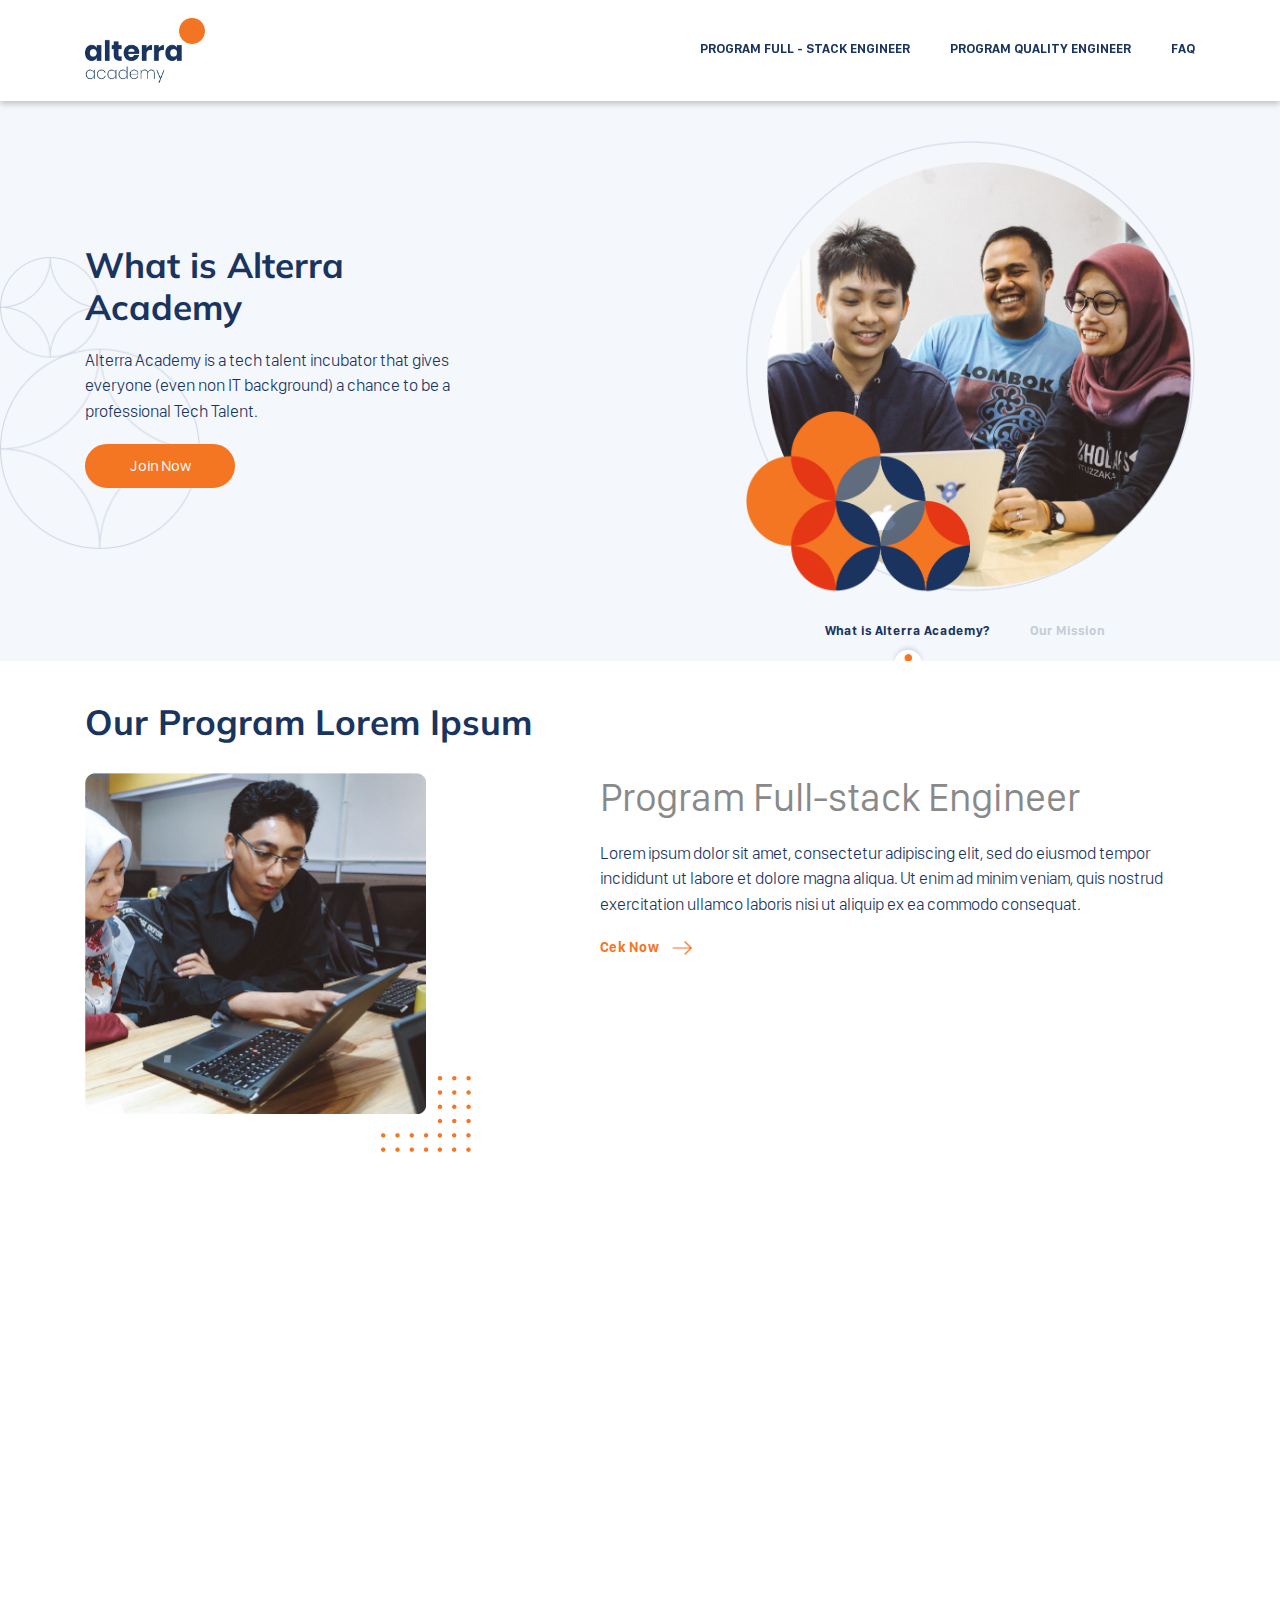
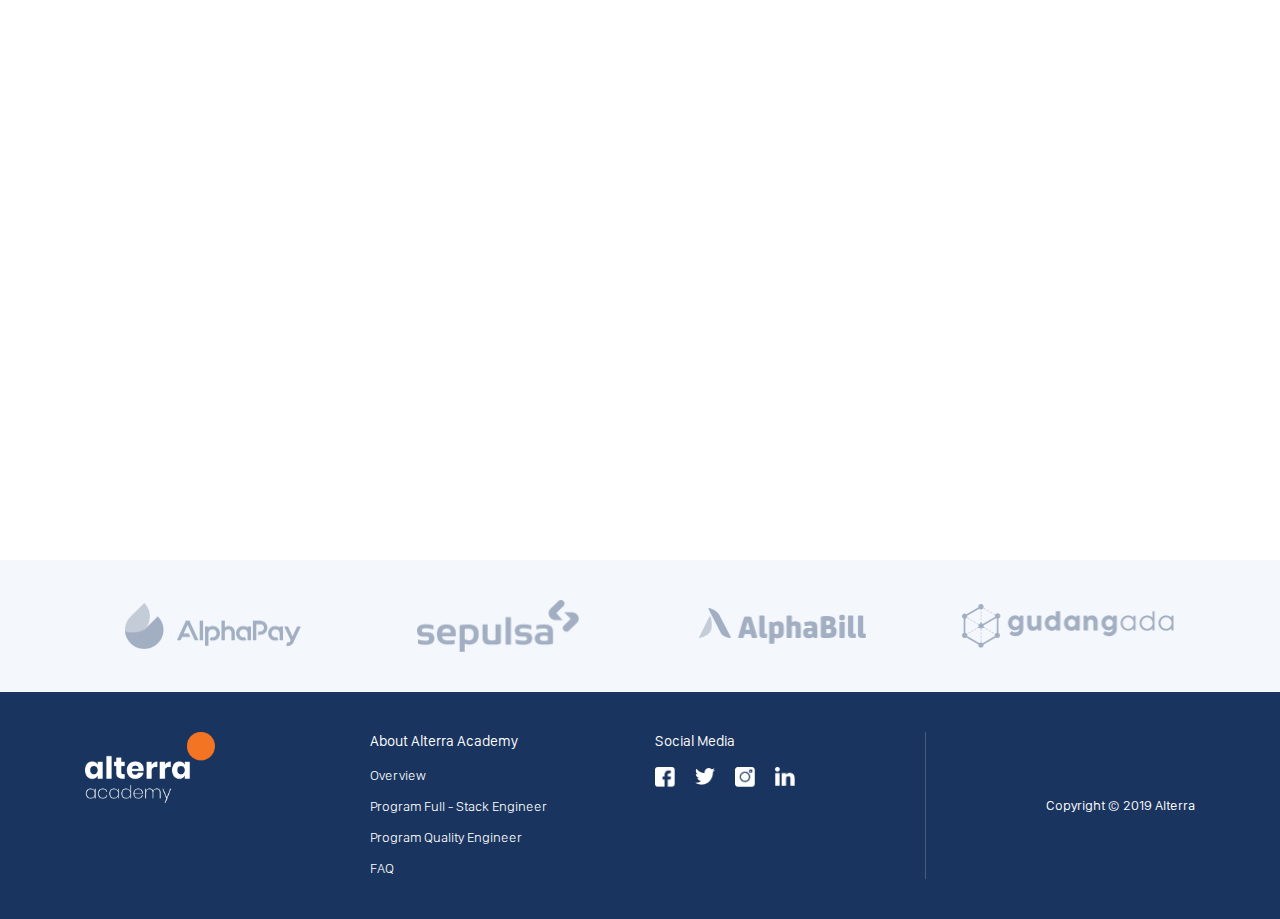
==== index.html @ a45a3d1f "alta academy" ====
<!DOCTYPE html>
<html lang="en">
    <head>
        <meta charset="utf-8">
        <meta http-equiv="X-UA-Compatible" content="IE=edge">
        <meta name="author" content="winda@alterra.id">
        <title>Alterra Academy</title>
        <link rel="icon" href="https://www.alterra.id/wp-content/themes/alterra/assets/img/favicon.ico">
        <meta name="viewport" content="width=device-width, initial-scale=1">
        <link rel="stylesheet" type="text/css" media="screen" href="assets/css/bootstrap.min.css">
        <!-- transisi -->
        <link rel="stylesheet" href="https://cdnjs.cloudflare.com/ajax/libs/animate.css/3.7.0/animate.min.css">
        <!-- end transisi -->
        <link rel="stylesheet" type="text/css" media="screen" href="assets/css/main.css">
    </head>
    <body>
        <div id="app">
            <div class="app-container" id="qe_app_container">
                <div class="alta-page" id="qe_alta_page">
                    <!-- navbar -->
                    <div class="alta-navbar">
                        <div class="container">
                            <nav class="navbar alta-w-navbar">
                                <div class="alta-nav-left">
                                    <a href="index.html" class="nav-logo"><img src="assets/img/logo@2x.png" width="120"></a>
                                </div>
                                <div class="alta-nav-right clearfix">
                                    <ul class="nav-list list-unstyled clearfix">
                                        <li><a href="program_se.html">PROGRAM FULL - STACK ENGINEER</a></li>
                                        <li><a href="program_qe.html">PROGRAM QUALITY ENGINEER</a></li>
                                        <li><a href="faq.html">FAQ</a></li>
                                    </ul>
                                    <a href="" class="icon-menu pull-right" data-menu-open="navbar-menu">
                                        <img src="assets/img/icon-menu.png" width="25">
                                    </a>
                                </div>
                            </nav>
                            <div class="alta-nav-target" data-menu="navbar-menu">
                                <div class="alta-m-navbar">
                                    <div class="nav-lc">
                                        <div class="logo-white">
                                            <a href=""><img src="assets/img/logo-white@2x.png" alt="" height="35"></a>
                                        </div>
                                        <div class="nav-close clearfix">
                                            <a href="#" class="close-menu float-right">
                                                <img src="assets/img/icon-close.png" height="22">
                                            </a>
                                        </div>
                                    </div>
                                    <div class="nav-content">
                                        <ul class="nav-list list-unstyled clearfix">
                                            <li><a href="program_se.html">PROGRAM FULL - STACK ENGINEER</a></li>
                                            <li><a href="program_qe.html">PROGRAM QUALITY ENGINEER</a></li>
                                            <li><a href="faq.html">FAQ</a></li>
                                        </ul>
                                    </div>
                                </div>
                            </div>
                        </div>
                    </div>
                    <!-- end navbar -->
                    <!-- about -->
                    <div class="alta-about alta-bg alta-section animatable slideInDown">
                        <div class="container">
                            <div class="alta-wizard clearfix">
                                <div class="tab-content" id="pills-tabContent">
                                    <div class="tab-pane fade show active" id="pills-home" role="tabpanel" aria-labelledby="pills-home-tab">
                                        <div class="alta-col-wizard clearfix">
                                            <div class="alta-img-left d-md-flex align-items-md-center">
                                                <div class="content--img">
                                                    <img src="assets/img/alta-academy.png" alt="">
                                                </div>
                                            </div>
                                            <div class="alta-deskrip-right d-md-flex align-items-md-center">
                                                <div class="deskrip--content">
                                                    <h1 class="title-section">What is Alterra Academy</h1>
                                                    <p class="deskrip-paragraph">Alterra Academy is a tech talent incubator that gives everyone (even non IT background) 
                                                        a chance to be a professional Tech Talent.
                                                    </p>
                                                    <a href="mailto:academy@alphatech.id" class="btn btn-primary">Join Now</a>
                                                </div>
                                            </div>
                                        </div>
                                    </div>
                                    <div class="tab-pane fade" id="pills-profile" role="tabpanel" aria-labelledby="pills-profile-tab">
                                        <div class="alta-col-wizard clearfix">
                                            <div class="alta-img-left d-md-flex align-items-md-center">
                                                <div class="content--img">
                                                    <img src="assets/img/alta-mission.png" alt="">
                                                </div>
                                            </div>
                                            <div class="alta-deskrip-right d-md-flex align-items-md-center">
                                                <div class="deskrip--content">
                                                    <h1 class="title-section">What is our Mission</h1>
                                                    <p class="deskrip-paragraph">We want to improve capability Tech Talent in Indonesia.</p>
                                                    <a href="" class="btn btn-primary">Join Now</a>
                                                </div>
                                            </div>
                                        </div>
                                    </div>
                                </div>
                                <ul class="nav nav-pills" id="pills-tab" role="tablist">
                                    <li class="nav-item">
                                        <a class="active" id="pills-home-tab" data-toggle="pill" href="#pills-home" role="tab"
                                            aria-controls="pills-home" aria-selected="true">What is Alterra Academy?</a>
                                    </li>
                                    <li class="nav-item">
                                        <a class="" id="pills-profile-tab" data-toggle="pill" href="#pills-profile" role="tab"
                                            aria-controls="pills-profile" aria-selected="false">Our Mission</a>
                                    </li>
                                </ul>
                            </div>
                        </div>
                    </div>
                    <!-- end about -->
                    <!-- program -->
                    <div class="alta-program alta-section">
                        <div class="container">
                            <div class="animatable fadeInLeft">
                                <h1 class="title-section">Our Program Lorem Ipsum</h1>
                                <div class="alta-content-program clearfix">
                                    <div class="alta-content-img d-md-flex align-items-md-start">
                                        <div class="content--img">
                                            <img src="assets/img/alta-se.png" alt="">
                                        </div>
                                    </div>
                                    <div class="alta-content-deskrip d-md-flex align-items-md-start">
                                        <div class="deskrip--content">
                                            <h1>Program Full-stack Engineer</h1>
                                            <p class="deskrip-paragraph">
                                                Lorem ipsum dolor sit amet, consectetur adipiscing elit, sed do eiusmod tempor incididunt ut labore et dolore magna aliqua. Ut enim ad minim veniam, quis nostrud exercitation ullamco laboris nisi ut aliquip ex ea commodo consequat.
                                            </p>
                                            <a href="program_se.html" class="link-arrow">Cek Now <img src="assets/img/link-arrow@2x.png" alt=""></a>
                                        </div>
                                    </div>
                                </div>
                            </div>
                            <div class="animatable fadeInRight">
                                <div class="alta-content-program alta-program-right clearfix">
                                    <div class="alta-content-img d-md-flex align-items-md-center">
                                        <div class="content--img">
                                            <img src="assets/img/alta-qe.png" alt="">
                                        </div>
                                    </div>
                                    <div class="alta-content-deskrip d-md-flex align-items-md-center">
                                        <div class="deskrip--content">
                                            <h1>Program Quality Engineer</h1>
                                            <p class="deskrip-paragraph">
                                                Lorem ipsum dolor sit amet, consectetur adipiscing elit, sed do eiusmod tempor incididunt ut labore et dolore magna aliqua. Ut enim ad minim veniam, quis nostrud exercitation ullamco laboris nisi ut aliquip ex ea commodo consequat.
                                            </p>
                                            <a href="program_qe.html" class="link-arrow">Cek Now <img src="assets/img/link-arrow@2x.png" alt=""></a>
                                        </div>
                                    </div>
                                </div>
                            </div>
                        </div>
                    </div>
                    <!-- end program -->
                    <!-- benefit -->
                    <div class="alta-benefit alta-section animatable bounceIn">
                        <div class="container">
                            <h1 class="title-section">Benefit That You Will Get</h1>
                            <div class="list-benefit clearfix">
                                <div class="col-benefit">
                                    <div class="item d-flex align-items-center">
                                        <div class="item-middle">
                                            <div class="img-item">
                                                <img src="assets/img/benefit1@2x.png" alt="" width="77">
                                            </div>
                                            <h5>Learn awesome tech</h5>
                                            <p>You will learn about many technology, programming languages back-end apps, microservice concept, build
                                                client-site apps,
                                                software testing and deploy your apps. Sweet!</p>
                                        </div>
                                    </div>
                                </div>
                                <div class="col-benefit">
                                    <div class="item d-flex align-items-center">
                                        <div class="item-middle">
                                            <div class="img-item">
                                                <img src="assets/img/benefit2@2x.png" alt="" width="77">
                                            </div>
                                            <h5>Land new job</h5>
                                            <p>You will get chance to be part of our reliable tech team as Software Engineer, Quality Engineer. Interested
                                                in other
                                                position, don’t worry, we have plenty of openings!</p>
                                        </div>
                                    </div>
                                </div>
                                <div class="col-benefit">
                                    <div class="item d-flex align-items-center">
                                        <div class="item-middle">
                                            <div class="img-item">
                                                <img src="assets/img/benefit3@2x.png" alt="" width="77">
                                            </div>
                                            <h5>Get paid to learn</h5>
                                            <p>Yes you read that right, no registration fee required to enter this program. Even better, you will receive
                                                pocket money
                                                just for participating. Cool, right?</p>
                                        </div>
                                    </div>
                                </div>
                            </div>
                        </div>
                    </div>
                    <!-- end benefit -->
                    <!-- bisnis -->
                    <div class="alta-bisnis alta-bg alta-section">
                        <div class="container">
                            <div class="row">
                                <div class="col-md-3 col-6">
                                    <div class="bisnis-table">
                                        <a href="" class="bisnis-img">
                                            <img src="assets/img/bisnis-alphapay@2x.png" alt="" width="176">
                                        </a>
                                    </div>
                                </div>
                                <div class="col-md-3 col-6">
                                    <div class="bisnis-table">
                                        <a href="" class="bisnis-img">
                                            <img src="assets/img/bisnis-sepulsa@2x.png" alt="" width="162">
                                        </a>
                                    </div>
                                </div>
                                <div class="col-md-3 col-6">
                                    <div class="bisnis-table">
                                        <a href="" class="bisnis-img">
                                            <img src="assets/img/bisnis-alphabill@2x.png" alt="" width="167">
                                        </a>
                                    </div>
                                </div>
                                <div class="col-md-3 col-6">
                                    <div class="bisnis-table">
                                        <a href="" class="bisnis-img">
                                            <img src="assets/img/bisnis-gada@2x.png" alt="" width="212">
                                        </a>
                                    </div>
                                </div>
                            </div>
                        </div>
                    </div>
                    <!-- end bisnis -->
                </div>
                <!-- footer -->
                <footer class="alta-footer">
                    <div class="container">
                        <div class="row">
                            <div class="col-md-9">
                                <div class="row">
                                    <div class="col-md-4">
                                        <a href="" class="alta-logo">
                                            <img src="assets/img/logo-white@2x.png" alt="" width="130">
                                        </a>
                                    </div>
                                    <div class="col-md-4 ">
                                        <h5 class="title-list">About Alterra Academy</h5>
                                        <ul class="list-footer list-unstyled clearfix">
                                            <li><a href="index.html">Overview</a></li>
                                            <li><a href="program_se.html">Program Full - Stack Engineer</a></li>
                                            <li><a href="program_qe.html">Program Quality Engineer</a></li>
                                            <li><a href="faq.html">FAQ</a></li>
                                        </ul>
                                    </div>
                                    <div class="col-md-4 ">
                                        <h5 class="title-list">Social Media</h5>
                                        <ul class="list-sosmed list-unstyled clearfix">
                                            <li><a href="" class="ic-fb"><img src="assets/img/ic_fb@2x.png" alt=""></a></li>
                                            <li><a href="" class="ic-twitter"><img src="assets/img/ic_twitter@2x.png" alt=""></a></li>
                                            <li><a href="" class="ic-ig"><img src="assets/img/ic_ig@2x.png" alt=""></a></li>
                                            <li><a href="" class="ic-linked"><img src="assets/img/ic_linked@2x.png" alt=""></a></li>
                                        </ul>
                                    </div>
                                </div>
                            </div>
                            <div class="col-md-3">
                                <div class="el-copyright d-md-flex align-items-md-center h-100">
                                    <span>Copyright &copy; 2019 Alterra</span>
                                </div>
                            </div>
                        </div>
                    </div>
                </footer>
                <!-- end footer -->
            </div>
        </div>
        <script src="assets/js/jquery-3.3.1.min.js"></script>
        <script src="assets/js/bootstrap.min.js"></script>
        <script src="assets/js/main.js"></script>
    </body
---- assets/css/main.css ----
/* FONT */
@import url('https://fonts.googleapis.com/css?family=Poppins:400,700,900');
@import url('https://fonts.googleapis.com/css?family=Roboto:300,400,500,700');
@import url('https://fonts.googleapis.com/css?family=Work+Sans:300,400,500,600,700');
@import url('https://fonts.googleapis.com/css?family=Merriweather:400,700,900');
@import url('https://fonts.googleapis.com/css?family=Muli:300,400,600,700,800');
@font-face {
  font-family: 'SFCompactDisplay-Bold';
  font-weight: 700;
  src: url("../fonts/SFCompactDisplay-Bold.ttf") format("truetype");
}
@font-face {
  font-family: 'SFCompactDisplay-Light';
  font-weight: 300;
  src: url("../fonts/SFCompactDisplay-Light.ttf") format("truetype");
}
@font-face {
  font-family: 'SFCompactDisplay-Regular';
  font-weight: normal;
  src: url("../fonts/SFCompactDisplay-Regular.ttf") format("truetype");
}
@font-face {
  font-family: 'SFCompactDisplay-Semibold';
  font-weight: 600;
  src: url("../fonts/SFCompactDisplay-Semibold.ttf") format("truetype");
}
@font-face {
  font-family: 'SFCompactDisplay-Medium';
  font-weight: 500;
  src: url("../fonts/SFCompactDisplay-Medium.ttf") format("truetype");
}
/* END FONT */
body {
  font-family: 'SFCompactDisplay-Regular', sans-serif;
  font-size: 14px;
  color: #19345E;
  width: 100%;
  height: 100%;
  position: relative;
  overflow-x: hidden;
}
#app,
.app-container {
  height: 100%;
}
.overflow {
  overflow: hidden;
  height: 100%;
  width: 100%;
  margin: 0 !important;
}
.alta-page {
  position: relative;
  padding-top: 101px;
}
a {
  text-decoration: none;
  color: #19345E;
}
a:hover,
a:focus {
  text-decoration: none;
  outline: none;
}
.transition {
  -webkit-transition: all 0.5s ease;
  -moz-transition: all 0.5s ease;
  -o-transition: all 0.5s ease;
  transition: all 0.5s ease;
}
/*GLOBAL*/
.link-arrow {
  font-family: 'SFCompactDisplay-Bold';
  font-weight: 700;
  color: #F47522;
  display: table;
}
.link-arrow img {
  width: 20px;
  margin-left: 10px;
  -webkit-transition: all 0.5s ease;
  -moz-transition: all 0.5s ease;
  -o-transition: all 0.5s ease;
  transition: all 0.5s ease;
}
.link-arrow:hover {
  color: #F47522;
}
.link-arrow:hover img {
  margin-left: 15px;
  width: 23px;
}
.btn {
  width: 150px;
  text-align: center;
  display: table;
  padding: 8px 35px;
  font-size: 16px;
  font-family: 'SFCompactDisplay-Regular', sans-serif;
  color: #ffffff;
  border-radius: 25px;
  transition: all 0.5s ease;
  cursor: pointer;
}
.btn.btn-primary {
  background-color: #F47522;
  border: 2px solid #F47522;
}
.btn:hover {
  background-color: #FFFFFF;
  color: #F47522;
}
.btn:focus {
  outline: none;
  box-shadow: none;
}
.alta-section {
  position: relative;
  padding: 40px 0;
}
.alta-section.alta-bg {
  background-color: #F4F7FC;
}
.alta-section .title-section {
  font-family: 'Muli', sans-serif;
  font-weight: 700;
  font-size: 35px;
  margin-bottom: 30px;
  color: #19345E;
}
.alta-section .deskrip-paragraph {
  font-size: 17px;
  margin: 20px 0;
  line-height: 1.5em;
  font-family: 'SFCompactDisplay-Light', sans-serif;
  font-weight: 300;
}
@media (max-width: 767px) {
  .alta-section .title-section {
    text-align: center;
  }
}
/*END GLOBAL*/
/*NAVBAR*/
.alta-navbar {
  position: fixed;
  top: 0;
  right: 0;
  left: 0;
  z-index: 99;
  background-color: #FFFFFF;
  -webkit-box-shadow: 0px 3px 6px 0px #c1c3c7;
  -moz-box-shadow: 0px 3px 6px 0px #c1c3c7;
  box-shadow: 0px 3px 6px 0px #c1c3c7;
}
.alta-navbar .alta-w-navbar {
  display: table;
  width: 100%;
  padding: 18px 0;
  position: relative;
}
.alta-navbar .alta-w-navbar .alta-nav-left,
.alta-navbar .alta-w-navbar .alta-nav-right {
  display: table-cell;
  vertical-align: middle;
  height: 100%;
}
.alta-navbar .alta-w-navbar .alta-nav-right .nav-list {
  margin: 0;
  float: right;
}
.alta-navbar .alta-w-navbar .alta-nav-right .nav-list li {
  float: left;
  margin-left: 40px;
}
.alta-navbar .alta-w-navbar .alta-nav-right .nav-list li:first-child {
  margin-left: 0;
}
.alta-navbar .alta-w-navbar .alta-nav-right .nav-list li a {
  color: #19345E;
  display: block;
  font-size: 13px;
  position: relative;
  transition: all 0.4s ease-in-out;
  font-family: 'SFCompactDisplay-Bold';
  font-weight: 700;
}
.alta-navbar .alta-w-navbar .alta-nav-right .nav-list li a:after {
  display: block;
  width: 0;
  border-bottom: 1px solid #F47522;
  content: "";
  margin: 0 auto;
  margin-top: 3px;
  transition: all 0.4s ease-in-out;
}
.alta-navbar .alta-w-navbar .alta-nav-right .nav-list li a:hover {
  color: #F47522;
}
.alta-navbar .alta-w-navbar .alta-nav-right .nav-list li a:hover:after {
  width: 100%;
}
.alta-navbar .alta-w-navbar .alta-nav-right .nav-list li.active a {
  color: #F47522;
}
.alta-navbar .alta-w-navbar .alta-nav-right .nav-list li.active a:after {
  width: 100%;
}
.alta-navbar .alta-w-navbar .alta-nav-right .icon-menu {
  display: none;
}
.alta-navbar .alta-nav-target {
  position: fixed;
  top: 0;
  left: 0;
  right: 0;
  bottom: 0;
  background: #19345E;
  z-index: 999;
  overflow-y: scroll;
  -webkit-overflow-scrolling: touch;
  visibility: hidden;
  opacity: 0;
  transition: all 0.5s ease;
}
.alta-navbar .alta-nav-target.open {
  visibility: visible;
  opacity: 1;
}
.alta-navbar .alta-nav-target .alta-m-navbar {
  display: table;
  width: 100%;
  height: 100%;
  overflow: auto;
  padding: 15px;
  padding-top: 65px;
  background-color: #204279;
}
.alta-navbar .alta-nav-target .alta-m-navbar .nav-lc {
  position: absolute;
  top: 0;
  right: 0;
  left: 0;
  padding: 0 15px;
  width: 100%;
  z-index: 9999;
  display: table;
  height: 65px;
  background-color: #19345E;
  border-bottom: 1px solid #2b58a1;
}
.alta-navbar .alta-nav-target .alta-m-navbar .nav-lc .logo-white,
.alta-navbar .alta-nav-target .alta-m-navbar .nav-lc .nav-close {
  display: table-cell;
  vertical-align: middle;
}
.alta-navbar .alta-nav-target .alta-m-navbar .nav-list {
  margin-bottom: 0;
  margin-top: 30px;
  text-align: center;
}
.alta-navbar .alta-nav-target .alta-m-navbar .nav-list li a {
  color: #FFFFFF;
  display: block;
  font-size: 15px;
  padding: 15px 0;
  border-bottom: 1px solid #2b58a1;
}
@media (max-width: 767px) {
  .alta-navbar .alta-w-navbar .alta-nav-right .nav-list {
    display: none;
  }
  .alta-navbar .alta-w-navbar .alta-nav-right .icon-menu {
    display: block;
    float: right;
  }
}
/*END NAVBAR*/
/*ABOUT*/
.alta-about {
  padding-bottom: 20px;
  position: relative;
  z-index: 2;
}
.alta-about:before {
  content: "";
  position: absolute;
  width: 200px;
  height: 292px;
  background-image: url(../img/ornament-header@2x.png);
  background-size: 200px;
  bottom: 20%;
  left: 0;
  z-index: -1;
}
.alta-about .alta-wizard .nav-pills {
  float: right;
  margin-top: 30px;
  margin-right: 80px;
}
.alta-about .alta-wizard .nav-pills li {
  margin-left: 20px;
}
.alta-about .alta-wizard .nav-pills li a {
  display: block;
  font-family: 'SFCompactDisplay-Bold';
  font-weight: 700;
  font-size: 13px;
  padding: 0 10px;
  position: relative;
  color: #C6CCD6;
  -webkit-transition: all 0.5s ease;
  -moz-transition: all 0.5s ease;
  -o-transition: all 0.5s ease;
  transition: all 0.5s ease;
}
.alta-about .alta-wizard .nav-pills li a:hover {
  color: #19345E;
}
.alta-about .alta-wizard .nav-pills li a.active {
  color: #19345E;
}
.alta-about .alta-wizard .nav-pills li a.active:before {
  width: 40px;
  height: 20px;
  position: absolute;
  content: "";
  bottom: -20px;
  background-image: url(../img/ic-dot@2x.png);
  background-repeat: no-repeat;
  background-size: 40px;
  left: 0;
  right: 0;
  margin: auto;
}
.alta-about .alta-wizard .alta-img-left {
  float: right;
  width: 50%;
  height: 450px;
}
.alta-about .alta-wizard .alta-img-left .content--img {
  text-align: right;
  display: block;
  width: 100%;
}
.alta-about .alta-wizard .alta-img-left .content--img img {
  max-width: 450px;
  width: 100%;
}
.alta-about .alta-wizard .alta-deskrip-right {
  float: left;
  width: 50%;
  height: 450px;
}
.alta-about .alta-wizard .alta-deskrip-right .deskrip--content h1.title-section {
  max-width: 347px;
  width: 100%;
  margin-bottom: 0;
}
.alta-about .alta-wizard .alta-deskrip-right .deskrip--content p {
  max-width: 400px;
  width: 100%;
}
@media (max-width: 767px) {
  .alta-about {
    padding-bottom: 60px;
  }
  .alta-about:before {
    opacity: 0.5;
  }
  .alta-about .alta-wizard .nav-pills {
    position: absolute;
    bottom: 20px;
    margin-top: 0;
    right: 20px;
    margin-right: 0;
  }
  .alta-about .alta-wizard .alta-img-left,
  .alta-about .alta-wizard .alta-deskrip-right {
    width: 100%;
    float: none;
  }
  .alta-about .alta-wizard .alta-img-left {
    height: auto;
  }
  .alta-about .alta-wizard .alta-img-left .content--img {
    text-align: center;
  }
  .alta-about .alta-wizard .alta-img-left .content--img img {
    width: 70%;
  }
  .alta-about .alta-wizard .alta-deskrip-right {
    margin-top: 30px;
    height: 280px;
  }
  .alta-about .alta-wizard .alta-deskrip-right .deskrip--content h1.title-section,
  .alta-about .alta-wizard .alta-deskrip-right .deskrip--content p {
    max-width: 100%;
    text-align: center;
  }
  .alta-about .alta-wizard .alta-deskrip-right .deskrip--content .btn {
    margin: 0 auto;
  }
}
/*END ABOUT*/
/*PROGRAM*/
.alta-program .alta-content-program .alta-content-img {
  width: 386px;
  height: 379px;
  float: left;
}
.alta-program .alta-content-program .alta-content-img .content--img {
  position: relative;
  width: 100%;
  height: 100%;
}
.alta-program .alta-content-program .alta-content-img .content--img:after {
  position: absolute;
  content: "";
  bottom: 0;
  right: 0;
  width: 90px;
  height: 76px;
  background-image: url(../img/ornament-dot-orange@2x.png);
  background-size: 90px;
  background-repeat: no-repeat;
}
.alta-program .alta-content-program .alta-content-img .content--img img {
  max-width: 341px;
  width: 100%;
}
.alta-program .alta-content-program .alta-content-deskrip {
  float: right;
  width: 595px;
  height: 379px;
}
.alta-program .alta-content-program .alta-content-deskrip h1 {
  color: #898989;
  margin: 0;
}
.alta-program .alta-content-program.alta-program-right {
  margin-top: 50px;
}
.alta-program .alta-content-program.alta-program-right .alta-content-img {
  text-align: right;
  float: right;
}
.alta-program .alta-content-program.alta-program-right .alta-content-img .content--img:after {
  background-image: url(../img/ornament-dot-navy@2x.png);
  left: 0;
  right: auto;
}
.alta-program .alta-content-program.alta-program-right .alta-content-deskrip {
  float: left;
}
@media (max-width: 767px) {
  .alta-program .alta-content-program .alta-content-img,
  .alta-program .alta-content-program .alta-content-deskrip {
    width: 100%;
    height: auto;
  }
  .alta-program .alta-content-program .alta-content-img .content--img {
    max-width: 350px;
    height: 343px;
    margin: 0 auto;
    margin-bottom: 20px;
  }
  .alta-program .alta-content-program .alta-content-img .content--img img {
    max-width: 305px;
  }
}
/*END PROGRAM*/
/*SLICK BENEFIT*/
.alta-benefit {
  width: 100%;
}
.alta-benefit .list-benefit {
  width: 100%;
  height: 100%;
  margin: 0 -15px;
  margin-bottom: 30px;
}
.alta-benefit .list-benefit .col-benefit {
  float: left;
  width: 33.33%;
  height: 357px;
  padding: 10px 15px;
}
.alta-benefit .list-benefit .item {
  border-radius: 10px;
  padding: 20px;
  height: 100%;
  background-color: #F7F7F7;
  text-align: center;
  -webkit-transition: all 0.5s ease;
  -moz-transition: all 0.5s ease;
  -o-transition: all 0.5s ease;
  transition: all 0.5s ease;
}
.alta-benefit .list-benefit .item:hover,
.alta-benefit .list-benefit .item:focus {
  outline: none;
  -webkit-box-shadow: 0px 5px 15px 0px #c3c3c3;
  -moz-box-shadow: 0px 5px 15px 0px #c3c3c3;
  box-shadow: 0px 5px 15px 0px #c3c3c3;
  background-color: #FFFFFF;
  margin-top: -5px;
}
.alta-benefit .list-benefit .item .img-item {
  display: table;
  margin: 0 auto;
  height: 80px;
  overflow: hidden;
}
.alta-benefit .list-benefit .item .img-item img {
  display: table-cell;
  vertical-align: middle;
}
.alta-benefit .list-benefit .item h5 {
  font-family: 'Muli', sans-serif;
  font-size: 17px;
  font-weight: 700;
  margin: 15px 0;
}
.alta-benefit .list-benefit .item p {
  margin: 0;
}
@media (max-width: 767px) {
  .alta-benefit .list-benefit {
    margin: 0;
  }
  .alta-benefit .list-benefit .col-benefit {
    width: 100%;
    padding: 0;
    margin: 20px 0;
  }
}
/*END SLICK BENEFIT*/
/*BISNIS*/
.alta-bisnis .bisnis-table {
  display: table;
  height: 100%;
  width: 100%;
}
.alta-bisnis .bisnis-table .bisnis-img {
  display: table-cell;
  vertical-align: middle;
  text-align: center;
}
@media (max-width: 991px) {
  .alta-bisnis .bisnis-table .bisnis-img img {
    width: 80%;
  }
}
@media (max-width: 767px) {
  .alta-bisnis .bisnis-table {
    margin-bottom: 15px;
  }
}
/*END BISNIS*/
/*FOOTER*/
.alta-footer {
  background-color: #19345E;
  padding: 40px 0;
  color: #FFFFFF;
}
.alta-footer .title-list {
  font-size: 15px;
  margin-bottom: 15px;
}
.alta-footer .list-footer {
  margin: -5px 0;
}
.alta-footer .list-footer li a {
  display: block;
  font-family: 'SFCompactDisplay-Light', sans-serif;
  color: #FFFFFF;
  padding: 5px 0;
  -webkit-transition: all 0.5s ease;
  -moz-transition: all 0.5s ease;
  -o-transition: all 0.5s ease;
  transition: all 0.5s ease;
}
.alta-footer .list-footer li a:hover {
  color: #F47522;
}
.alta-footer .list-sosmed {
  margin: 0 -10px;
}
.alta-footer .list-sosmed li {
  float: left;
  margin: 0 10px;
}
.alta-footer .list-sosmed li a img {
  width: 20px;
}
.alta-footer .el-copyright {
  position: relative;
}
.alta-footer .el-copyright:before {
  position: absolute;
  content: "";
  top: 0;
  left: -15px;
  height: 100%;
  width: 1px;
  background-color: rgba(255, 255, 255, 0.2);
}
.alta-footer .el-copyright span {
  text-align: right;
  display: block;
  width: 100%;
}
@media (max-width: 767px) {
  .alta-footer .alta-logo {
    margin-bottom: 30px;
    display: block;
  }
  .alta-footer .list-sosmed,
  .alta-footer .list-footer {
    margin: 0;
    margin-bottom: 25px;
  }
  .alta-footer .list-sosmed {
    margin-left: -10px;
    margin-right: -10px;
  }
  .alta-footer .el-copyright:before {
    left: 0;
    right: 0;
    height: 1px;
    width: 100%;
  }
  .alta-footer .el-copyright span {
    text-align: center;
    padding-top: 20px;
  }
}
/*END FOOTER*/
/*----- PROGRAM FULL -----*/
/*HEADER*/
.alta-header {
  padding: 40px 0;
  position: relative;
  min-height: 350px;
}
.alta-header:before {
  position: absolute;
  content: "";
  right: 0;
  top: 0;
  bottom: 0;
  width: 350px;
  height: 350px;
  margin: auto;
  background-image: url(../img/ornament-kawung@2x.png);
  background-repeat: no-repeat;
  background-size: 350px;
}
.alta-header.faq {
  min-height: 481px;
  background-image: url(../img/bg-faq@2x.png);
  background-size: cover;
  background-repeat: no-repeat;
}
.alta-header.faq:after {
  background-color: rgba(255, 255, 255, 0.76);
  content: "";
  position: absolute;
  top: 0;
  left: 0;
  right: 0;
  bottom: 0;
  z-index: 0;
}
.alta-header.faq:before {
  background-image: url(../img/ornament-kawung-faq@2x.png);
  background-size: 319px;
  height: 481px;
  z-index: 2;
}
.alta-header .header-content {
  margin-right: 320px;
  position: relative;
  z-index: 2;
}
@media (max-width: 767px) {
  .alta-header:before {
    opacity: 0.1;
  }
  .alta-header .header-content {
    margin: 0;
  }
}
/*END HEADER*/
/*TIMELINE*/
.alta-timeline .timeline-wrapper {
  margin-top: 40px;
  position: relative;
}
.alta-timeline .timeline-wrapper .timeline-list {
  padding-left: 80px;
  margin-bottom: 60px;
  position: relative;
}
.alta-timeline .timeline-wrapper .timeline-list:before {
  bottom: -60px;
  top: 0;
  position: absolute;
  content: "";
  background: #CFD6E2;
  left: 40px;
  width: 1px;
}
.alta-timeline .timeline-wrapper .timeline-list:last-child {
  margin-bottom: 0;
}
.alta-timeline .timeline-wrapper .timeline-list:last-child:before {
  bottom: 0;
}
.alta-timeline .timeline-wrapper .timeline-list .tl-dot {
  position: absolute;
  background: #19345E;
  width: 16px;
  height: 16px;
  content: "";
  top: 0;
  bottom: 0;
  margin: auto;
  left: 32px;
  border-radius: 50%;
}
.alta-timeline .timeline-wrapper .timeline-list .tl-field {
  border-radius: 10px;
  padding: 25px 30px;
  border: 1px solid #E2E2E2;
  -webkit-transition: all 0.5s ease;
  -moz-transition: all 0.5s ease;
  -o-transition: all 0.5s ease;
  transition: all 0.5s ease;
}
.alta-timeline .timeline-wrapper .timeline-list .tl-field:hover {
  -webkit-box-shadow: 0px 7px 15px 0px #c3c3c3;
  -moz-box-shadow: 0px 7px 15px 0px #c3c3c3;
  box-shadow: 0px 7px 15px 0px #c3c3c3;
  margin-top: -5px;
}
.alta-timeline .timeline-wrapper .timeline-list .tl-field .date-time {
  padding-bottom: 15px;
  margin-bottom: 15px;
  position: relative;
}
.alta-timeline .timeline-wrapper .timeline-list .tl-field .date-time:before {
  position: absolute;
  height: 1px;
  background-color: rgba(0, 0, 0, 0.15);
  bottom: 0;
  width: 50%;
  left: 0;
  content: "";
}
.alta-timeline .timeline-wrapper .timeline-list .tl-field .date-time h2 {
  font-size: 17px;
  font-family: 'Muli', sans-serif;
  font-weight: 700;
}
.alta-timeline .timeline-wrapper .timeline-list .tl-field .date-time span {
  font-family: 'Muli', sans-serif;
  font-weight: 700;
  color: #ACACAC;
}
.alta-timeline .timeline-wrapper .timeline-list .tl-field .deskrip-date-time p {
  margin: 0;
}
@media (max-width: 576px) {
  .alta-timeline .timeline-wrapper .timeline-list {
    padding-left: 0;
    margin-bottom: 30px;
  }
  .alta-timeline .timeline-wrapper .timeline-list:before,
  .alta-timeline .timeline-wrapper .timeline-list .tl-dot {
    display: none;
  }
}
/*END TIMELINE*/
/*LEARNING*/
.alta-learning .list-learn {
  text-align: center;
  margin: 0 -30px;
  margin-top: 40px;
}
.alta-learning .list-learn li {
  display: inline-block;
  vertical-align: top;
  width: 20%;
  margin-bottom: 30px;
  height: 192px;
  padding: 0 30px;
}
.alta-learning .list-learn.program-qe li {
  height: 212px;
}
.alta-learning .list-learn h5 {
  margin-top: 15px;
  margin-bottom: 0;
  font-family: 'Muli', sans-serif;
  font-size: 17px;
  font-weight: 700;
  text-align: center;
}
.alta-learning .list-learn .col-learn {
  width: 117px;
  margin: 0 auto;
}
.alta-learning .list-learn .col-learn .learn-img {
  border: 1px solid #CFD6E2;
  border-radius: 20px;
  height: 117px;
}
.alta-learning .list-learn .col-learn .learn-img img {
  display: table;
  margin: 0 auto;
  max-width: 100%;
}
.alta-learning .list-learn .col-learn .learn-img img.img-tdd {
  max-width: 85%;
}
@media (max-width: 991px) {
  .alta-learning .list-learn {
    margin: 0;
    margin-top: 30px;
  }
  .alta-learning .list-learn li {
    padding: 0;
  }
}
@media (max-width: 767px) {
  .alta-learning .list-learn li {
    width: 33.33%;
    margin-bottom: 20px;
  }
}
@media (max-width: 576px) {
  .alta-learning .list-learn li {
    width: 50%;
  }
}
/*END LEARNING*/
.alta-bg-join {
  text-align: center;
}
.alta-bg-join .title-section {
  margin-bottom: 10px;
}
.alta-bg-join h5 {
  font-family: 'Muli', sans-serif;
  font-size: 20px;
  margin-bottom: 30px;
}
.alta-bg-join .btn {
  margin: 0 auto;
}
/*----- END PROGRAM FULL -----*/
/*----- FAQ -----*/
.alta-header.faq .title-section {
  margin-bottom: 0;
}
.alta-faq .list-faq > li {
  padding: 15px 0;
}
.alta-faq .list-faq > li h5 {
  font-size: 25px;
  font-weight: 700;
  font-family: 'Muli', sans-serif;
  margin-bottom: 15px;
}
.alta-faq .list-faq > li .deskrip-paragraph {
  margin: 0;
}
.alta-faq .list-faq > li ol {
  padding-left: 18px;
  margin-bottom: 0;
}
.alta-faq .list-faq > li ol li {
  font-size: 17px;
}
/*----- END FAQ -----*/
/*----- ANIMATION -----*/
.animatable {
  /* initially hide animatable objects */
  visibility: hidden;
  /* initially pause animatable objects their animations */
  -webkit-animation-play-state: paused;
  -moz-animation-play-state: paused;
  -ms-animation-play-state: paused;
  -o-animation-play-state: paused;
  animation-play-state: paused;
}
/* show objects being animated */
.animated {
  visibility: visible;
}
/*----- END ANIMATION -----*/
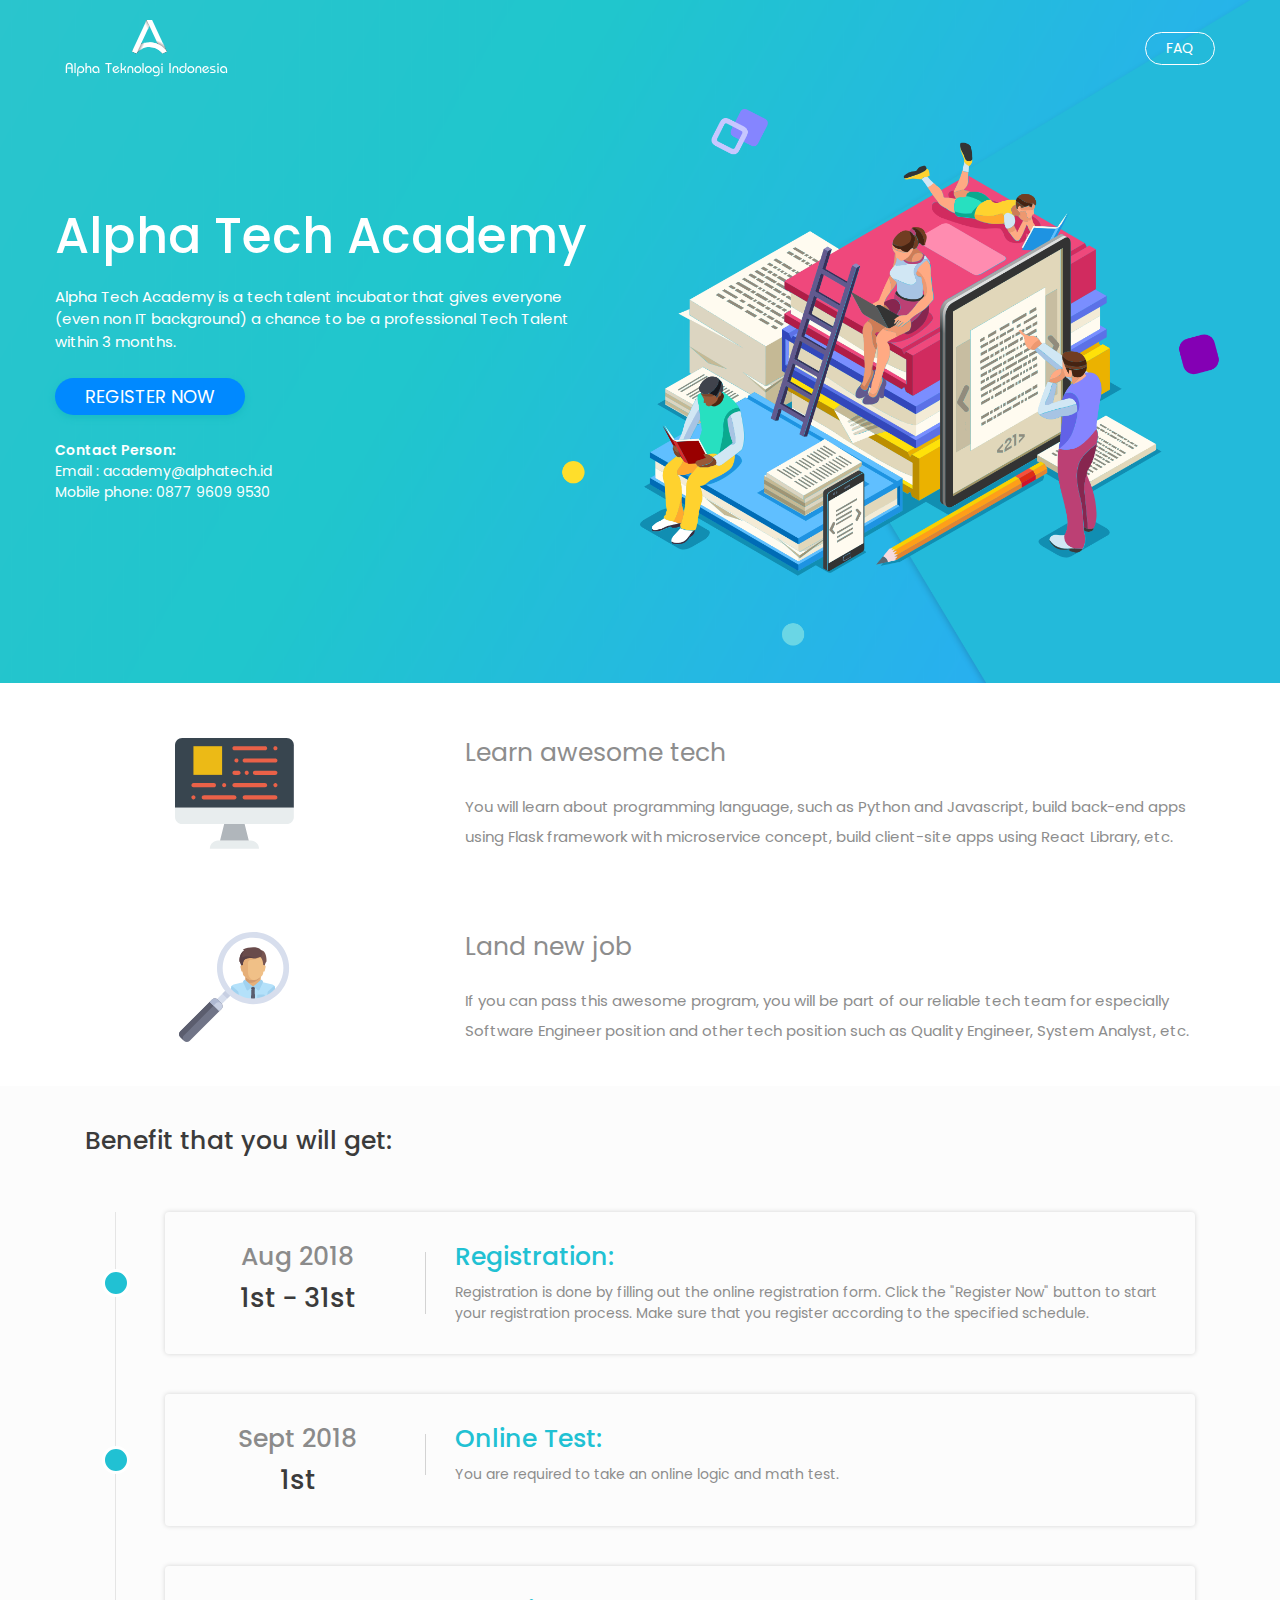
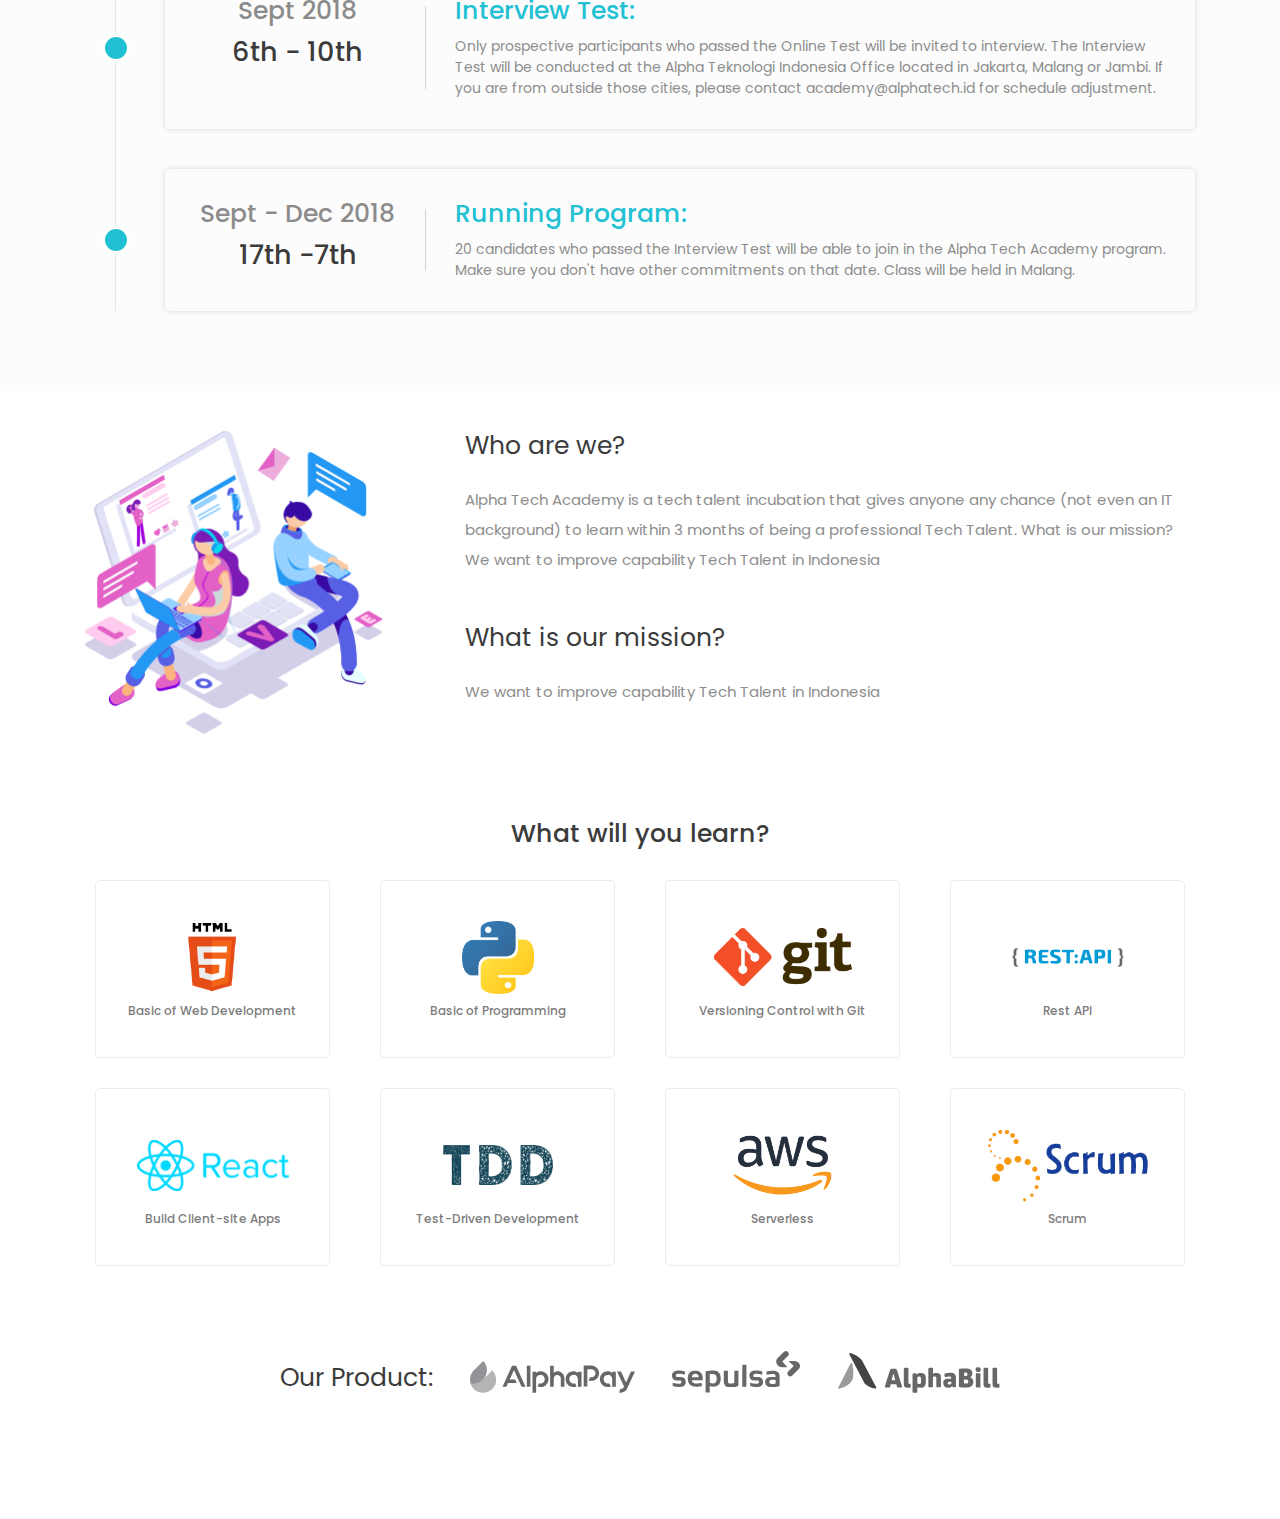
==== commit 136895fd: "alphatech" ====
--- a/index.html
+++ b/index.html
@@ -3,287 +3,353 @@
     <head>
         <meta charset="utf-8">
         <meta http-equiv="X-UA-Compatible" content="IE=edge">
-        <meta name="author" content="winda@alterra.id">
-        <title>Alterra Academy</title>
-        <link rel="icon" href="https://www.alterra.id/wp-content/themes/alterra/assets/img/favicon.ico">
         <meta name="viewport" content="width=device-width, initial-scale=1">
-        <link rel="stylesheet" type="text/css" media="screen" href="assets/css/bootstrap.min.css">
-        <!-- transisi -->
-        <link rel="stylesheet" href="https://cdnjs.cloudflare.com/ajax/libs/animate.css/3.7.0/animate.min.css">
-        <!-- end transisi -->
-        <link rel="stylesheet" type="text/css" media="screen" href="assets/css/main.css">
+        <meta name="description" content="">
+        <meta name="author" content="winda@sepulsa.com">
+        <link rel="icon" href="favicon.ico">
+
+        <title>Alpha Tech Academy</title>
+
+        <meta name="viewport" content="width=device-width, initial-scale=1">
+
+        <!-- -begin- Bootstrap core CSS -->
+        <link rel="stylesheet" type="text/css" media="screen" href="assets/css/bootstrap.min.css" />
+        <!-- -end- Bootstrap core CSS -->
+        <link rel="stylesheet" type="text/css" href="assets/css/main.css" />
     </head>
     <body>
         <div id="app">
-            <div class="app-container" id="qe_app_container">
-                <div class="alta-page" id="qe_alta_page">
-                    <!-- navbar -->
-                    <div class="alta-navbar">
-                        <div class="container">
-                            <nav class="navbar alta-w-navbar">
-                                <div class="alta-nav-left">
-                                    <a href="index.html" class="nav-logo"><img src="assets/img/logo@2x.png" width="120"></a>
-                                </div>
-                                <div class="alta-nav-right clearfix">
-                                    <ul class="nav-list list-unstyled clearfix">
-                                        <li><a href="program_se.html">PROGRAM FULL - STACK ENGINEER</a></li>
-                                        <li><a href="program_qe.html">PROGRAM QUALITY ENGINEER</a></li>
-                                        <li><a href="faq.html">FAQ</a></li>
-                                    </ul>
-                                    <a href="" class="icon-menu pull-right" data-menu-open="navbar-menu">
-                                        <img src="assets/img/icon-menu.png" width="25">
-                                    </a>
-                                </div>
-                            </nav>
-                            <div class="alta-nav-target" data-menu="navbar-menu">
-                                <div class="alta-m-navbar">
-                                    <div class="nav-lc">
-                                        <div class="logo-white">
-                                            <a href=""><img src="assets/img/logo-white@2x.png" alt="" height="35"></a>
-                                        </div>
-                                        <div class="nav-close clearfix">
-                                            <a href="#" class="close-menu float-right">
-                                                <img src="assets/img/icon-close.png" height="22">
+            <div class="app-container">
+                <div class="page-homepage">
+                    <!-- HEADER -->
+                    <header>
+                        <div class="navbar navbar-default">
+                            <div class="container-fluid">
+                                <div class="top-navbar">
+                                    <div class="row">
+                                        <div class="col-md-3 col-sm-4 col-12">
+                                            <a href="#" class="alpha-logo ">
+                                                <img src="assets/img/alpha_logo.png" alt="img-logo">
                                             </a>
                                         </div>
-                                    </div>
-                                    <div class="nav-content">
-                                        <ul class="nav-list list-unstyled clearfix">
-                                            <li><a href="program_se.html">PROGRAM FULL - STACK ENGINEER</a></li>
-                                            <li><a href="program_qe.html">PROGRAM QUALITY ENGINEER</a></li>
-                                            <li><a href="faq.html">FAQ</a></li>
-                                        </ul>
-                                    </div>
+                                        <div class="col-md-9 col-sm-8 col-12">
+                                            <div class="nav-faq">
+                                                <a href="alpha_faq.html" class="alpha-faq-link">FAQ</a>
+                                            </div>
+                                        </div>
+                                    </div>
+                                </div>
+                            </div>
+                        </div>
+                        <div class="header-flex d-flex align-items-center">
+                            <div class="container-fluid">
+                                <div class="header-title">
+                                    <h1>Alpha Tech Academy</h1>
+                                    <p>Alpha Tech Academy is a tech talent incubator that gives everyone (even non IT background) a chance to be a professional Tech Talent within 3 months.</p>
+                                    <a href="#" class="btn-register">REGISTER NOW</a>
+                                    <div class="header-cp">
+                                        <p><b>Contact Person:</b></p>
+                                        <p>Email :
+                                            <a href="mailto:academy@alphatech.id" class="link-mail">academy@alphatech.id</a>
+                                            <br> Mobile phone: 0877 9609 9530</p>
+                                    </div>
+                                </div>
+                            </div>
+                        </div>
+                    </header>
+                    <!-- END HEADER -->
+                    <!-- CONTAINER -->
+                    <div class="wrapper">
+                        <div class="section-event">
+                            <div class="container">
+                                <div class="section-row">
+                                    <div class="row">
+                                        <div class="col-md-4 col-sm-6 col-12">
+                                            <div class="img-event">
+                                                <img src="assets/img/benefit.png" alt="get benefit">
+                                            </div>
+                                        </div>
+                                        <div class="col-md-8 col-sm-6 col-12">
+                                            <h5 class="title-light">Learn awesome tech</h5>
+                                            <p class="deskrip-15">You will learn about programming language, such as Python and Javascript, build back-end apps using Flask framework with microservice concept, build  client-site apps using React Library, etc.</p>
+                                        </div>
+                                    </div>
+                                </div>
+                                <div class="section-row">
+                                    <div class="row">
+                                        <div class="col-md-4 col-sm-6 col-12">
+                                            <div class="img-event">
+                                                <img src="assets/img/search_job.png" alt="get job">
+                                            </div>
+                                        </div>
+                                        <div class="col-md-8 col-sm-6 col-12">
+                                            <h5 class="title-light">Land new job</h5>
+                                            <p class="deskrip-15">If you can pass this awesome program, you will be part of our reliable tech team for especially Software Engineer position and other tech position such as Quality Engineer, System Analyst, etc.</p>
+                                        </div>
+                                    </div>
+                                </div>
+                            </div>
+                            <div class="section-bg">
+                                <div class="container">
+                                    <h5 class="title-section">Benefit that you will get:</h5>
+                                    <div class="benefit-wrapper">
+                                        <div class="benefit-list">
+                                            <span class="bl-dot"></span>
+                                            <div class="benefit-content">
+                                                <div class="row">
+                                                    <div class="col-md-3 col-sm-4 col-12">
+                                                        <div class="date-benefit text-center">
+                                                            <h5>Aug 2018</h5>
+                                                            <h4>1st - 31st</h4>
+                                                        </div>
+                                                    </div>
+                                                    <div class="col-md-9 col-sm-8 col-12">
+                                                        <div class="deskrip-date-benefit">
+                                                            <h5>Registration:</h5>
+                                                            <p>Registration is done by filling out the online registration form. Click the "Register Now" button to start your
+                                                                registration process. Make sure that you register according to the specified schedule.</p>
+                                                        </div>
+                                                    </div>
+                                                </div>
+                                            </div>
+                                        </div>
+                                        <div class="benefit-list">
+                                            <span class="bl-dot"></span>
+                                            <div class="benefit-content">
+                                                <div class="row">
+                                                    <div class="col-md-3 col-sm-4 col-12">
+                                                        <div class="date-benefit text-center">
+                                                            <h5>Sept 2018</h5>
+                                                            <h4>1st</h4>
+                                                        </div>
+                                                    </div>
+                                                    <div class="col-md-9 col-sm-8 col-12">
+                                                        <div class="deskrip-date-benefit">
+                                                            <h5>Online Test:</h5>
+                                                            <p>You are required to take an online logic and math test.</p>
+                                                        </div>
+                                                    </div>
+                                                </div>
+                                            </div>
+                                        </div>
+                                        <div class="benefit-list">
+                                            <span class="bl-dot"></span>
+                                            <div class="benefit-content">
+                                                <div class="row">
+                                                    <div class="col-md-3 col-sm-4 col-12">
+                                                        <div class="date-benefit text-center">
+                                                            <h5>Sept 2018</h5>
+                                                            <h4>6th - 10th</h4>
+                                                        </div>
+                                                    </div>
+                                                    <div class="col-md-9 col-sm-8 col-12">
+                                                        <div class="deskrip-date-benefit">
+                                                            <h5>Interview Test:</h5>
+                                                            <p>Only prospective participants who passed the Online Test will be invited to interview. The Interview Test will be
+                                                                conducted at the Alpha Teknologi Indonesia Office located in Jakarta, Malang or Jambi. If you are from outside those
+                                                                cities, please contact academy@alphatech.id for schedule adjustment.</p>
+                                                        </div>
+                                                    </div>
+                                                </div>
+                                            </div>
+                                        </div>
+                                        <div class="benefit-list">
+                                            <span class="bl-dot"></span>
+                                            <div class="benefit-content">
+                                                <div class="row">
+                                                    <div class="col-md-3 col-sm-4 col-12">
+                                                        <div class="date-benefit text-center">
+                                                            <h5>Sept - Dec 2018</h5>
+                                                            <h4>17th -7th</h4>
+                                                        </div>
+                                                    </div>
+                                                    <div class="col-md-9 col-sm-8 col-12">
+                                                        <div class="deskrip-date-benefit">
+                                                            <h5>Running Program:</h5>
+                                                            <p>20 candidates who passed the Interview Test will be able to join in the Alpha Tech Academy program. Make sure you
+                                                                don't have other commitments on that date. Class will be held in Malang.</p>
+                                                        </div>
+                                                    </div>
+                                                </div>
+                                            </div>
+                                        </div>
+                                    </div>
+                                </div>
+                            </div>
+                            <div class="container">
+                                <div class="section-row">
+                                    <div class="row">
+                                        <div class="col-md-4 col-sm-6 col-12">
+                                            <div class="img-event">
+                                                <img src="assets/img/mission.png" class="img-full" alt="">
+                                            </div>
+                                        </div>
+                                        <div class="col-md-8 col-sm-6 col-12">
+                                            <h3 class="title-section">Who are we?</h3>
+                                            <p class="deskrip-15">Alpha Tech Academy is a tech talent incubation that gives anyone any chance (not even an IT background) to
+                                                learn within 3 months of being a professional Tech Talent. What is our mission? We want to improve capability
+                                                Tech Talent in Indonesia</p>
+                                            <h3 class="title-section mt-5">What is our mission?</h3>
+                                            <p class="deskrip-15">We want to improve capability Tech Talent in Indonesia</p>
+                                        </div>
+                                    </div>
+                                </div>
+                            </div>
+                        </div>
+                        <div class="section-learning">
+                            <div class="container">
+                                <h3 class="title-section text-center">What will you learn?</h3>
+                                <div class="row">
+                                    <div class="col-md-3 col-sm-6 col-6">
+                                        <div class="column-learn">
+                                            <div class="column-middle">
+                                                <div class="learn-img">
+                                                    <div class="learn-img-middle">
+                                                        <img src="assets/img/learn_html.png" alt="">
+                                                    </div>
+                                                </div>
+                                                <div class="learn-title">
+                                                    <h5>Basic of Web Development</h5>
+                                                </div>
+                                            </div>
+                                        </div>
+                                    </div>
+                                    <div class="col-md-3 col-sm-6 col-6">
+                                        <div class="column-learn">
+                                            <div class="column-middle">
+                                                <div class="learn-img">
+                                                    <div class="learn-img-middle">
+                                                        <img src="assets/img/learn_programming.png" alt="">
+                                                    </div>
+                                                </div>
+                                                <div class="learn-title">
+                                                    <h5>Basic of Programming</h5>
+                                                </div>
+                                            </div>
+                                        </div>
+                                    </div>
+                                    <div class="col-md-3 col-sm-6 col-6">
+                                        <div class="column-learn">
+                                            <div class="column-middle">
+                                                <div class="learn-img">
+                                                    <div class="learn-img-middle">
+                                                        <img src="assets/img/learn_git.png" alt="">
+                                                    </div>
+                                                </div>
+                                                <div class="learn-title">
+                                                    <h5>Versioning Control with Git</h5>
+                                                </div>
+                                            </div>
+                                        </div>
+                                    </div>
+                                    <div class="col-md-3 col-sm-6 col-6">
+                                        <div class="column-learn">
+                                            <div class="column-middle">
+                                                <div class="learn-img">
+                                                    <div class="learn-img-middle">
+                                                        <img src="assets/img/learn_api.png" alt="">
+                                                    </div>
+                                                </div>
+                                                <div class="learn-title">
+                                                    <h5>Rest API</h5>
+                                                </div>
+                                            </div>
+                                        </div>
+                                    </div>
+                                </div>
+                                <div class="row">
+                                    <div class="col-md-3 col-sm-6 col-6">
+                                        <div class="column-learn">
+                                            <div class="column-middle">
+                                                <div class="learn-img">
+                                                    <div class="learn-img-middle">
+                                                        <img src="assets/img/learn_react.png" alt="">
+                                                    </div>
+                                                </div>
+                                                <div class="learn-title">
+                                                    <h5>Build Client-site Apps</h5>
+                                                </div>
+                                            </div>
+                                        </div>
+                                    </div>
+                                    <div class="col-md-3 col-sm-6 col-6">
+                                        <div class="column-learn">
+                                            <div class="column-middle">
+                                                <div class="learn-img">
+                                                    <div class="learn-img-middle">
+                                                        <img src="assets/img/learn_tdd.png" alt="" width="110px">
+                                                    </div>
+                                                </div>
+                                                <div class="learn-title">
+                                                    <h5>Test-Driven Development</h5>
+                                                </div>
+                                            </div>
+                                        </div>
+                                    </div>
+                                    <div class="col-md-3 col-sm-6 col-6">
+                                        <div class="column-learn">
+                                            <div class="column-middle">
+                                                <div class="learn-img">
+                                                    <div class="learn-img-middle">
+                                                        <img src="assets/img/learn_server.png" alt="">
+                                                    </div>
+                                                </div>
+                                                <div class="learn-title">
+                                                    <h5>Serverless</h5>
+                                                </div>
+                                            </div>
+                                        </div>
+                                    </div>
+                                    <div class="col-md-3 col-sm-6 col-6">
+                                        <div class="column-learn">
+                                            <div class="column-middle">
+                                                <div class="learn-img">
+                                                    <div class="learn-img-middle">
+                                                        <img src="assets/img/learn_scrum.png" alt="">
+                                                    </div>
+                                                </div>
+                                                <div class="learn-title">
+                                                    <h5>Scrum</h5>
+                                                </div>
+                                            </div>
+                                        </div>
+                                    </div>
+                                </div>
+                            </div>
+                        </div>
+
+                        <div class="section-our-product">
+                            <div class="container">
+                                <div class="text-center">
+                                    <h3 class="title-section">
+                                        <span>Our Product:</span>
+                                        <img src="assets/img/logo_grey_alphapay.png" class="img-product" alt="logo alphapay">
+                                        <img src="assets/img/logo_grey_sepulsa.png" class="img-product" alt="logo sepulsa">
+                                        <img src="assets/img/logo_grey_alphabill.png" class="img-product" alt="logo alphabill">
+                                    </h3>
                                 </div>
                             </div>
                         </div>
                     </div>
-                    <!-- end navbar -->
-                    <!-- about -->
-                    <div class="alta-about alta-bg alta-section animatable slideInDown">
-                        <div class="container">
-                            <div class="alta-wizard clearfix">
-                                <div class="tab-content" id="pills-tabContent">
-                                    <div class="tab-pane fade show active" id="pills-home" role="tabpanel" aria-labelledby="pills-home-tab">
-                                        <div class="alta-col-wizard clearfix">
-                                            <div class="alta-img-left d-md-flex align-items-md-center">
-                                                <div class="content--img">
-                                                    <img src="assets/img/alta-academy.png" alt="">
-                                                </div>
-                                            </div>
-                                            <div class="alta-deskrip-right d-md-flex align-items-md-center">
-                                                <div class="deskrip--content">
-                                                    <h1 class="title-section">What is Alterra Academy</h1>
-                                                    <p class="deskrip-paragraph">Alterra Academy is a tech talent incubator that gives everyone (even non IT background) 
-                                                        a chance to be a professional Tech Talent.
-                                                    </p>
-                                                    <a href="mailto:academy@alphatech.id" class="btn btn-primary">Join Now</a>
-                                                </div>
-                                            </div>
-                                        </div>
-                                    </div>
-                                    <div class="tab-pane fade" id="pills-profile" role="tabpanel" aria-labelledby="pills-profile-tab">
-                                        <div class="alta-col-wizard clearfix">
-                                            <div class="alta-img-left d-md-flex align-items-md-center">
-                                                <div class="content--img">
-                                                    <img src="assets/img/alta-mission.png" alt="">
-                                                </div>
-                                            </div>
-                                            <div class="alta-deskrip-right d-md-flex align-items-md-center">
-                                                <div class="deskrip--content">
-                                                    <h1 class="title-section">What is our Mission</h1>
-                                                    <p class="deskrip-paragraph">We want to improve capability Tech Talent in Indonesia.</p>
-                                                    <a href="" class="btn btn-primary">Join Now</a>
-                                                </div>
-                                            </div>
-                                        </div>
-                                    </div>
-                                </div>
-                                <ul class="nav nav-pills" id="pills-tab" role="tablist">
-                                    <li class="nav-item">
-                                        <a class="active" id="pills-home-tab" data-toggle="pill" href="#pills-home" role="tab"
-                                            aria-controls="pills-home" aria-selected="true">What is Alterra Academy?</a>
-                                    </li>
-                                    <li class="nav-item">
-                                        <a class="" id="pills-profile-tab" data-toggle="pill" href="#pills-profile" role="tab"
-                                            aria-controls="pills-profile" aria-selected="false">Our Mission</a>
-                                    </li>
-                                </ul>
-                            </div>
-                        </div>
-                    </div>
-                    <!-- end about -->
-                    <!-- program -->
-                    <div class="alta-program alta-section">
-                        <div class="container">
-                            <div class="animatable fadeInLeft">
-                                <h1 class="title-section">Our Program Lorem Ipsum</h1>
-                                <div class="alta-content-program clearfix">
-                                    <div class="alta-content-img d-md-flex align-items-md-start">
-                                        <div class="content--img">
-                                            <img src="assets/img/alta-se.png" alt="">
-                                        </div>
-                                    </div>
-                                    <div class="alta-content-deskrip d-md-flex align-items-md-start">
-                                        <div class="deskrip--content">
-                                            <h1>Program Full-stack Engineer</h1>
-                                            <p class="deskrip-paragraph">
-                                                Lorem ipsum dolor sit amet, consectetur adipiscing elit, sed do eiusmod tempor incididunt ut labore et dolore magna aliqua. Ut enim ad minim veniam, quis nostrud exercitation ullamco laboris nisi ut aliquip ex ea commodo consequat.
-                                            </p>
-                                            <a href="program_se.html" class="link-arrow">Cek Now <img src="assets/img/link-arrow@2x.png" alt=""></a>
-                                        </div>
-                                    </div>
-                                </div>
-                            </div>
-                            <div class="animatable fadeInRight">
-                                <div class="alta-content-program alta-program-right clearfix">
-                                    <div class="alta-content-img d-md-flex align-items-md-center">
-                                        <div class="content--img">
-                                            <img src="assets/img/alta-qe.png" alt="">
-                                        </div>
-                                    </div>
-                                    <div class="alta-content-deskrip d-md-flex align-items-md-center">
-                                        <div class="deskrip--content">
-                                            <h1>Program Quality Engineer</h1>
-                                            <p class="deskrip-paragraph">
-                                                Lorem ipsum dolor sit amet, consectetur adipiscing elit, sed do eiusmod tempor incididunt ut labore et dolore magna aliqua. Ut enim ad minim veniam, quis nostrud exercitation ullamco laboris nisi ut aliquip ex ea commodo consequat.
-                                            </p>
-                                            <a href="program_qe.html" class="link-arrow">Cek Now <img src="assets/img/link-arrow@2x.png" alt=""></a>
-                                        </div>
-                                    </div>
-                                </div>
-                            </div>
-                        </div>
-                    </div>
-                    <!-- end program -->
-                    <!-- benefit -->
-                    <div class="alta-benefit alta-section animatable bounceIn">
-                        <div class="container">
-                            <h1 class="title-section">Benefit That You Will Get</h1>
-                            <div class="list-benefit clearfix">
-                                <div class="col-benefit">
-                                    <div class="item d-flex align-items-center">
-                                        <div class="item-middle">
-                                            <div class="img-item">
-                                                <img src="assets/img/benefit1@2x.png" alt="" width="77">
-                                            </div>
-                                            <h5>Learn awesome tech</h5>
-                                            <p>You will learn about many technology, programming languages back-end apps, microservice concept, build
-                                                client-site apps,
-                                                software testing and deploy your apps. Sweet!</p>
-                                        </div>
-                                    </div>
-                                </div>
-                                <div class="col-benefit">
-                                    <div class="item d-flex align-items-center">
-                                        <div class="item-middle">
-                                            <div class="img-item">
-                                                <img src="assets/img/benefit2@2x.png" alt="" width="77">
-                                            </div>
-                                            <h5>Land new job</h5>
-                                            <p>You will get chance to be part of our reliable tech team as Software Engineer, Quality Engineer. Interested
-                                                in other
-                                                position, don’t worry, we have plenty of openings!</p>
-                                        </div>
-                                    </div>
-                                </div>
-                                <div class="col-benefit">
-                                    <div class="item d-flex align-items-center">
-                                        <div class="item-middle">
-                                            <div class="img-item">
-                                                <img src="assets/img/benefit3@2x.png" alt="" width="77">
-                                            </div>
-                                            <h5>Get paid to learn</h5>
-                                            <p>Yes you read that right, no registration fee required to enter this program. Even better, you will receive
-                                                pocket money
-                                                just for participating. Cool, right?</p>
-                                        </div>
-                                    </div>
-                                </div>
-                            </div>
-                        </div>
-                    </div>
-                    <!-- end benefit -->
-                    <!-- bisnis -->
-                    <div class="alta-bisnis alta-bg alta-section">
-                        <div class="container">
-                            <div class="row">
-                                <div class="col-md-3 col-6">
-                                    <div class="bisnis-table">
-                                        <a href="" class="bisnis-img">
-                                            <img src="assets/img/bisnis-alphapay@2x.png" alt="" width="176">
-                                        </a>
-                                    </div>
-                                </div>
-                                <div class="col-md-3 col-6">
-                                    <div class="bisnis-table">
-                                        <a href="" class="bisnis-img">
-                                            <img src="assets/img/bisnis-sepulsa@2x.png" alt="" width="162">
-                                        </a>
-                                    </div>
-                                </div>
-                                <div class="col-md-3 col-6">
-                                    <div class="bisnis-table">
-                                        <a href="" class="bisnis-img">
-                                            <img src="assets/img/bisnis-alphabill@2x.png" alt="" width="167">
-                                        </a>
-                                    </div>
-                                </div>
-                                <div class="col-md-3 col-6">
-                                    <div class="bisnis-table">
-                                        <a href="" class="bisnis-img">
-                                            <img src="assets/img/bisnis-gada@2x.png" alt="" width="212">
-                                        </a>
-                                    </div>
-                                </div>
-                            </div>
-                        </div>
-                    </div>
-                    <!-- end bisnis -->
+                    <!-- END CONTAINER -->
+                    <footer id="getFixed">
+                        <div class="footer-cp">
+                            <h5><span class="contact"><b>Contact Person:</b> Mobile phone: 0877 9609 9530. Email: <a href="mailto:academy@alphatech.id" class="link-mail">academy@alphatech.id</a></span></h5>
+                            <a href="" class="btn-register">REGISTER NOW</a>
+                        </div>
+                    </footer>
                 </div>
-                <!-- footer -->
-                <footer class="alta-footer">
-                    <div class="container">
-                        <div class="row">
-                            <div class="col-md-9">
-                                <div class="row">
-                                    <div class="col-md-4">
-                                        <a href="" class="alta-logo">
-                                            <img src="assets/img/logo-white@2x.png" alt="" width="130">
-                                        </a>
-                                    </div>
-                                    <div class="col-md-4 ">
-                                        <h5 class="title-list">About Alterra Academy</h5>
-                                        <ul class="list-footer list-unstyled clearfix">
-                                            <li><a href="index.html">Overview</a></li>
-                                            <li><a href="program_se.html">Program Full - Stack Engineer</a></li>
-                                            <li><a href="program_qe.html">Program Quality Engineer</a></li>
-                                            <li><a href="faq.html">FAQ</a></li>
-                                        </ul>
-                                    </div>
-                                    <div class="col-md-4 ">
-                                        <h5 class="title-list">Social Media</h5>
-                                        <ul class="list-sosmed list-unstyled clearfix">
-                                            <li><a href="" class="ic-fb"><img src="assets/img/ic_fb@2x.png" alt=""></a></li>
-                                            <li><a href="" class="ic-twitter"><img src="assets/img/ic_twitter@2x.png" alt=""></a></li>
-                                            <li><a href="" class="ic-ig"><img src="assets/img/ic_ig@2x.png" alt=""></a></li>
-                                            <li><a href="" class="ic-linked"><img src="assets/img/ic_linked@2x.png" alt=""></a></li>
-                                        </ul>
-                                    </div>
-                                </div>
-                            </div>
-                            <div class="col-md-3">
-                                <div class="el-copyright d-md-flex align-items-md-center h-100">
-                                    <span>Copyright &copy; 2019 Alterra</span>
-                                </div>
-                            </div>
-                        </div>
-                    </div>
-                </footer>
-                <!-- end footer -->
             </div>
         </div>
-        <script src="assets/js/jquery-3.3.1.min.js"></script>
+
+        <!-- JAVASCRIPT -->
+        <script src="assets/js/jquery.min.js"></script>
+        <!-- -begin- Bootstrap core JS -->
         <script src="assets/js/bootstrap.min.js"></script>
+        <!-- -end- Bootstrap core JS -->
+        
+        <!-- -begin- index JS -->
         <script src="assets/js/main.js"></script>
-    </body+        <!-- -end- index JS -->
+    </body>
+</html>--- a/assets/css/main.css
+++ b/assets/css/main.css
@@ -1,903 +1,2 @@
-/* FONT */
-@import url('https://fonts.googleapis.com/css?family=Poppins:400,700,900');
-@import url('https://fonts.googleapis.com/css?family=Roboto:300,400,500,700');
-@import url('https://fonts.googleapis.com/css?family=Work+Sans:300,400,500,600,700');
-@import url('https://fonts.googleapis.com/css?family=Merriweather:400,700,900');
-@import url('https://fonts.googleapis.com/css?family=Muli:300,400,600,700,800');
-@font-face {
-  font-family: 'SFCompactDisplay-Bold';
-  font-weight: 700;
-  src: url("../fonts/SFCompactDisplay-Bold.ttf") format("truetype");
-}
-@font-face {
-  font-family: 'SFCompactDisplay-Light';
-  font-weight: 300;
-  src: url("../fonts/SFCompactDisplay-Light.ttf") format("truetype");
-}
-@font-face {
-  font-family: 'SFCompactDisplay-Regular';
-  font-weight: normal;
-  src: url("../fonts/SFCompactDisplay-Regular.ttf") format("truetype");
-}
-@font-face {
-  font-family: 'SFCompactDisplay-Semibold';
-  font-weight: 600;
-  src: url("../fonts/SFCompactDisplay-Semibold.ttf") format("truetype");
-}
-@font-face {
-  font-family: 'SFCompactDisplay-Medium';
-  font-weight: 500;
-  src: url("../fonts/SFCompactDisplay-Medium.ttf") format("truetype");
-}
-/* END FONT */
-body {
-  font-family: 'SFCompactDisplay-Regular', sans-serif;
-  font-size: 14px;
-  color: #19345E;
-  width: 100%;
-  height: 100%;
-  position: relative;
-  overflow-x: hidden;
-}
-#app,
-.app-container {
-  height: 100%;
-}
-.overflow {
-  overflow: hidden;
-  height: 100%;
-  width: 100%;
-  margin: 0 !important;
-}
-.alta-page {
-  position: relative;
-  padding-top: 101px;
-}
-a {
-  text-decoration: none;
-  color: #19345E;
-}
-a:hover,
-a:focus {
-  text-decoration: none;
-  outline: none;
-}
-.transition {
-  -webkit-transition: all 0.5s ease;
-  -moz-transition: all 0.5s ease;
-  -o-transition: all 0.5s ease;
-  transition: all 0.5s ease;
-}
-/*GLOBAL*/
-.link-arrow {
-  font-family: 'SFCompactDisplay-Bold';
-  font-weight: 700;
-  color: #F47522;
-  display: table;
-}
-.link-arrow img {
-  width: 20px;
-  margin-left: 10px;
-  -webkit-transition: all 0.5s ease;
-  -moz-transition: all 0.5s ease;
-  -o-transition: all 0.5s ease;
-  transition: all 0.5s ease;
-}
-.link-arrow:hover {
-  color: #F47522;
-}
-.link-arrow:hover img {
-  margin-left: 15px;
-  width: 23px;
-}
-.btn {
-  width: 150px;
-  text-align: center;
-  display: table;
-  padding: 8px 35px;
-  font-size: 16px;
-  font-family: 'SFCompactDisplay-Regular', sans-serif;
-  color: #ffffff;
-  border-radius: 25px;
-  transition: all 0.5s ease;
-  cursor: pointer;
-}
-.btn.btn-primary {
-  background-color: #F47522;
-  border: 2px solid #F47522;
-}
-.btn:hover {
-  background-color: #FFFFFF;
-  color: #F47522;
-}
-.btn:focus {
-  outline: none;
-  box-shadow: none;
-}
-.alta-section {
-  position: relative;
-  padding: 40px 0;
-}
-.alta-section.alta-bg {
-  background-color: #F4F7FC;
-}
-.alta-section .title-section {
-  font-family: 'Muli', sans-serif;
-  font-weight: 700;
-  font-size: 35px;
-  margin-bottom: 30px;
-  color: #19345E;
-}
-.alta-section .deskrip-paragraph {
-  font-size: 17px;
-  margin: 20px 0;
-  line-height: 1.5em;
-  font-family: 'SFCompactDisplay-Light', sans-serif;
-  font-weight: 300;
-}
-@media (max-width: 767px) {
-  .alta-section .title-section {
-    text-align: center;
-  }
-}
-/*END GLOBAL*/
-/*NAVBAR*/
-.alta-navbar {
-  position: fixed;
-  top: 0;
-  right: 0;
-  left: 0;
-  z-index: 99;
-  background-color: #FFFFFF;
-  -webkit-box-shadow: 0px 3px 6px 0px #c1c3c7;
-  -moz-box-shadow: 0px 3px 6px 0px #c1c3c7;
-  box-shadow: 0px 3px 6px 0px #c1c3c7;
-}
-.alta-navbar .alta-w-navbar {
-  display: table;
-  width: 100%;
-  padding: 18px 0;
-  position: relative;
-}
-.alta-navbar .alta-w-navbar .alta-nav-left,
-.alta-navbar .alta-w-navbar .alta-nav-right {
-  display: table-cell;
-  vertical-align: middle;
-  height: 100%;
-}
-.alta-navbar .alta-w-navbar .alta-nav-right .nav-list {
-  margin: 0;
-  float: right;
-}
-.alta-navbar .alta-w-navbar .alta-nav-right .nav-list li {
-  float: left;
-  margin-left: 40px;
-}
-.alta-navbar .alta-w-navbar .alta-nav-right .nav-list li:first-child {
-  margin-left: 0;
-}
-.alta-navbar .alta-w-navbar .alta-nav-right .nav-list li a {
-  color: #19345E;
-  display: block;
-  font-size: 13px;
-  position: relative;
-  transition: all 0.4s ease-in-out;
-  font-family: 'SFCompactDisplay-Bold';
-  font-weight: 700;
-}
-.alta-navbar .alta-w-navbar .alta-nav-right .nav-list li a:after {
-  display: block;
-  width: 0;
-  border-bottom: 1px solid #F47522;
-  content: "";
-  margin: 0 auto;
-  margin-top: 3px;
-  transition: all 0.4s ease-in-out;
-}
-.alta-navbar .alta-w-navbar .alta-nav-right .nav-list li a:hover {
-  color: #F47522;
-}
-.alta-navbar .alta-w-navbar .alta-nav-right .nav-list li a:hover:after {
-  width: 100%;
-}
-.alta-navbar .alta-w-navbar .alta-nav-right .nav-list li.active a {
-  color: #F47522;
-}
-.alta-navbar .alta-w-navbar .alta-nav-right .nav-list li.active a:after {
-  width: 100%;
-}
-.alta-navbar .alta-w-navbar .alta-nav-right .icon-menu {
-  display: none;
-}
-.alta-navbar .alta-nav-target {
-  position: fixed;
-  top: 0;
-  left: 0;
-  right: 0;
-  bottom: 0;
-  background: #19345E;
-  z-index: 999;
-  overflow-y: scroll;
-  -webkit-overflow-scrolling: touch;
-  visibility: hidden;
-  opacity: 0;
-  transition: all 0.5s ease;
-}
-.alta-navbar .alta-nav-target.open {
-  visibility: visible;
-  opacity: 1;
-}
-.alta-navbar .alta-nav-target .alta-m-navbar {
-  display: table;
-  width: 100%;
-  height: 100%;
-  overflow: auto;
-  padding: 15px;
-  padding-top: 65px;
-  background-color: #204279;
-}
-.alta-navbar .alta-nav-target .alta-m-navbar .nav-lc {
-  position: absolute;
-  top: 0;
-  right: 0;
-  left: 0;
-  padding: 0 15px;
-  width: 100%;
-  z-index: 9999;
-  display: table;
-  height: 65px;
-  background-color: #19345E;
-  border-bottom: 1px solid #2b58a1;
-}
-.alta-navbar .alta-nav-target .alta-m-navbar .nav-lc .logo-white,
-.alta-navbar .alta-nav-target .alta-m-navbar .nav-lc .nav-close {
-  display: table-cell;
-  vertical-align: middle;
-}
-.alta-navbar .alta-nav-target .alta-m-navbar .nav-list {
-  margin-bottom: 0;
-  margin-top: 30px;
-  text-align: center;
-}
-.alta-navbar .alta-nav-target .alta-m-navbar .nav-list li a {
-  color: #FFFFFF;
-  display: block;
-  font-size: 15px;
-  padding: 15px 0;
-  border-bottom: 1px solid #2b58a1;
-}
-@media (max-width: 767px) {
-  .alta-navbar .alta-w-navbar .alta-nav-right .nav-list {
-    display: none;
-  }
-  .alta-navbar .alta-w-navbar .alta-nav-right .icon-menu {
-    display: block;
-    float: right;
-  }
-}
-/*END NAVBAR*/
-/*ABOUT*/
-.alta-about {
-  padding-bottom: 20px;
-  position: relative;
-  z-index: 2;
-}
-.alta-about:before {
-  content: "";
-  position: absolute;
-  width: 200px;
-  height: 292px;
-  background-image: url(../img/ornament-header@2x.png);
-  background-size: 200px;
-  bottom: 20%;
-  left: 0;
-  z-index: -1;
-}
-.alta-about .alta-wizard .nav-pills {
-  float: right;
-  margin-top: 30px;
-  margin-right: 80px;
-}
-.alta-about .alta-wizard .nav-pills li {
-  margin-left: 20px;
-}
-.alta-about .alta-wizard .nav-pills li a {
-  display: block;
-  font-family: 'SFCompactDisplay-Bold';
-  font-weight: 700;
-  font-size: 13px;
-  padding: 0 10px;
-  position: relative;
-  color: #C6CCD6;
-  -webkit-transition: all 0.5s ease;
-  -moz-transition: all 0.5s ease;
-  -o-transition: all 0.5s ease;
-  transition: all 0.5s ease;
-}
-.alta-about .alta-wizard .nav-pills li a:hover {
-  color: #19345E;
-}
-.alta-about .alta-wizard .nav-pills li a.active {
-  color: #19345E;
-}
-.alta-about .alta-wizard .nav-pills li a.active:before {
-  width: 40px;
-  height: 20px;
-  position: absolute;
-  content: "";
-  bottom: -20px;
-  background-image: url(../img/ic-dot@2x.png);
-  background-repeat: no-repeat;
-  background-size: 40px;
-  left: 0;
-  right: 0;
-  margin: auto;
-}
-.alta-about .alta-wizard .alta-img-left {
-  float: right;
-  width: 50%;
-  height: 450px;
-}
-.alta-about .alta-wizard .alta-img-left .content--img {
-  text-align: right;
-  display: block;
-  width: 100%;
-}
-.alta-about .alta-wizard .alta-img-left .content--img img {
-  max-width: 450px;
-  width: 100%;
-}
-.alta-about .alta-wizard .alta-deskrip-right {
-  float: left;
-  width: 50%;
-  height: 450px;
-}
-.alta-about .alta-wizard .alta-deskrip-right .deskrip--content h1.title-section {
-  max-width: 347px;
-  width: 100%;
-  margin-bottom: 0;
-}
-.alta-about .alta-wizard .alta-deskrip-right .deskrip--content p {
-  max-width: 400px;
-  width: 100%;
-}
-@media (max-width: 767px) {
-  .alta-about {
-    padding-bottom: 60px;
-  }
-  .alta-about:before {
-    opacity: 0.5;
-  }
-  .alta-about .alta-wizard .nav-pills {
-    position: absolute;
-    bottom: 20px;
-    margin-top: 0;
-    right: 20px;
-    margin-right: 0;
-  }
-  .alta-about .alta-wizard .alta-img-left,
-  .alta-about .alta-wizard .alta-deskrip-right {
-    width: 100%;
-    float: none;
-  }
-  .alta-about .alta-wizard .alta-img-left {
-    height: auto;
-  }
-  .alta-about .alta-wizard .alta-img-left .content--img {
-    text-align: center;
-  }
-  .alta-about .alta-wizard .alta-img-left .content--img img {
-    width: 70%;
-  }
-  .alta-about .alta-wizard .alta-deskrip-right {
-    margin-top: 30px;
-    height: 280px;
-  }
-  .alta-about .alta-wizard .alta-deskrip-right .deskrip--content h1.title-section,
-  .alta-about .alta-wizard .alta-deskrip-right .deskrip--content p {
-    max-width: 100%;
-    text-align: center;
-  }
-  .alta-about .alta-wizard .alta-deskrip-right .deskrip--content .btn {
-    margin: 0 auto;
-  }
-}
-/*END ABOUT*/
-/*PROGRAM*/
-.alta-program .alta-content-program .alta-content-img {
-  width: 386px;
-  height: 379px;
-  float: left;
-}
-.alta-program .alta-content-program .alta-content-img .content--img {
-  position: relative;
-  width: 100%;
-  height: 100%;
-}
-.alta-program .alta-content-program .alta-content-img .content--img:after {
-  position: absolute;
-  content: "";
-  bottom: 0;
-  right: 0;
-  width: 90px;
-  height: 76px;
-  background-image: url(../img/ornament-dot-orange@2x.png);
-  background-size: 90px;
-  background-repeat: no-repeat;
-}
-.alta-program .alta-content-program .alta-content-img .content--img img {
-  max-width: 341px;
-  width: 100%;
-}
-.alta-program .alta-content-program .alta-content-deskrip {
-  float: right;
-  width: 595px;
-  height: 379px;
-}
-.alta-program .alta-content-program .alta-content-deskrip h1 {
-  color: #898989;
-  margin: 0;
-}
-.alta-program .alta-content-program.alta-program-right {
-  margin-top: 50px;
-}
-.alta-program .alta-content-program.alta-program-right .alta-content-img {
-  text-align: right;
-  float: right;
-}
-.alta-program .alta-content-program.alta-program-right .alta-content-img .content--img:after {
-  background-image: url(../img/ornament-dot-navy@2x.png);
-  left: 0;
-  right: auto;
-}
-.alta-program .alta-content-program.alta-program-right .alta-content-deskrip {
-  float: left;
-}
-@media (max-width: 767px) {
-  .alta-program .alta-content-program .alta-content-img,
-  .alta-program .alta-content-program .alta-content-deskrip {
-    width: 100%;
-    height: auto;
-  }
-  .alta-program .alta-content-program .alta-content-img .content--img {
-    max-width: 350px;
-    height: 343px;
-    margin: 0 auto;
-    margin-bottom: 20px;
-  }
-  .alta-program .alta-content-program .alta-content-img .content--img img {
-    max-width: 305px;
-  }
-}
-/*END PROGRAM*/
-/*SLICK BENEFIT*/
-.alta-benefit {
-  width: 100%;
-}
-.alta-benefit .list-benefit {
-  width: 100%;
-  height: 100%;
-  margin: 0 -15px;
-  margin-bottom: 30px;
-}
-.alta-benefit .list-benefit .col-benefit {
-  float: left;
-  width: 33.33%;
-  height: 357px;
-  padding: 10px 15px;
-}
-.alta-benefit .list-benefit .item {
-  border-radius: 10px;
-  padding: 20px;
-  height: 100%;
-  background-color: #F7F7F7;
-  text-align: center;
-  -webkit-transition: all 0.5s ease;
-  -moz-transition: all 0.5s ease;
-  -o-transition: all 0.5s ease;
-  transition: all 0.5s ease;
-}
-.alta-benefit .list-benefit .item:hover,
-.alta-benefit .list-benefit .item:focus {
-  outline: none;
-  -webkit-box-shadow: 0px 5px 15px 0px #c3c3c3;
-  -moz-box-shadow: 0px 5px 15px 0px #c3c3c3;
-  box-shadow: 0px 5px 15px 0px #c3c3c3;
-  background-color: #FFFFFF;
-  margin-top: -5px;
-}
-.alta-benefit .list-benefit .item .img-item {
-  display: table;
-  margin: 0 auto;
-  height: 80px;
-  overflow: hidden;
-}
-.alta-benefit .list-benefit .item .img-item img {
-  display: table-cell;
-  vertical-align: middle;
-}
-.alta-benefit .list-benefit .item h5 {
-  font-family: 'Muli', sans-serif;
-  font-size: 17px;
-  font-weight: 700;
-  margin: 15px 0;
-}
-.alta-benefit .list-benefit .item p {
-  margin: 0;
-}
-@media (max-width: 767px) {
-  .alta-benefit .list-benefit {
-    margin: 0;
-  }
-  .alta-benefit .list-benefit .col-benefit {
-    width: 100%;
-    padding: 0;
-    margin: 20px 0;
-  }
-}
-/*END SLICK BENEFIT*/
-/*BISNIS*/
-.alta-bisnis .bisnis-table {
-  display: table;
-  height: 100%;
-  width: 100%;
-}
-.alta-bisnis .bisnis-table .bisnis-img {
-  display: table-cell;
-  vertical-align: middle;
-  text-align: center;
-}
-@media (max-width: 991px) {
-  .alta-bisnis .bisnis-table .bisnis-img img {
-    width: 80%;
-  }
-}
-@media (max-width: 767px) {
-  .alta-bisnis .bisnis-table {
-    margin-bottom: 15px;
-  }
-}
-/*END BISNIS*/
-/*FOOTER*/
-.alta-footer {
-  background-color: #19345E;
-  padding: 40px 0;
-  color: #FFFFFF;
-}
-.alta-footer .title-list {
-  font-size: 15px;
-  margin-bottom: 15px;
-}
-.alta-footer .list-footer {
-  margin: -5px 0;
-}
-.alta-footer .list-footer li a {
-  display: block;
-  font-family: 'SFCompactDisplay-Light', sans-serif;
-  color: #FFFFFF;
-  padding: 5px 0;
-  -webkit-transition: all 0.5s ease;
-  -moz-transition: all 0.5s ease;
-  -o-transition: all 0.5s ease;
-  transition: all 0.5s ease;
-}
-.alta-footer .list-footer li a:hover {
-  color: #F47522;
-}
-.alta-footer .list-sosmed {
-  margin: 0 -10px;
-}
-.alta-footer .list-sosmed li {
-  float: left;
-  margin: 0 10px;
-}
-.alta-footer .list-sosmed li a img {
-  width: 20px;
-}
-.alta-footer .el-copyright {
-  position: relative;
-}
-.alta-footer .el-copyright:before {
-  position: absolute;
-  content: "";
-  top: 0;
-  left: -15px;
-  height: 100%;
-  width: 1px;
-  background-color: rgba(255, 255, 255, 0.2);
-}
-.alta-footer .el-copyright span {
-  text-align: right;
-  display: block;
-  width: 100%;
-}
-@media (max-width: 767px) {
-  .alta-footer .alta-logo {
-    margin-bottom: 30px;
-    display: block;
-  }
-  .alta-footer .list-sosmed,
-  .alta-footer .list-footer {
-    margin: 0;
-    margin-bottom: 25px;
-  }
-  .alta-footer .list-sosmed {
-    margin-left: -10px;
-    margin-right: -10px;
-  }
-  .alta-footer .el-copyright:before {
-    left: 0;
-    right: 0;
-    height: 1px;
-    width: 100%;
-  }
-  .alta-footer .el-copyright span {
-    text-align: center;
-    padding-top: 20px;
-  }
-}
-/*END FOOTER*/
-/*----- PROGRAM FULL -----*/
-/*HEADER*/
-.alta-header {
-  padding: 40px 0;
-  position: relative;
-  min-height: 350px;
-}
-.alta-header:before {
-  position: absolute;
-  content: "";
-  right: 0;
-  top: 0;
-  bottom: 0;
-  width: 350px;
-  height: 350px;
-  margin: auto;
-  background-image: url(../img/ornament-kawung@2x.png);
-  background-repeat: no-repeat;
-  background-size: 350px;
-}
-.alta-header.faq {
-  min-height: 481px;
-  background-image: url(../img/bg-faq@2x.png);
-  background-size: cover;
-  background-repeat: no-repeat;
-}
-.alta-header.faq:after {
-  background-color: rgba(255, 255, 255, 0.76);
-  content: "";
-  position: absolute;
-  top: 0;
-  left: 0;
-  right: 0;
-  bottom: 0;
-  z-index: 0;
-}
-.alta-header.faq:before {
-  background-image: url(../img/ornament-kawung-faq@2x.png);
-  background-size: 319px;
-  height: 481px;
-  z-index: 2;
-}
-.alta-header .header-content {
-  margin-right: 320px;
-  position: relative;
-  z-index: 2;
-}
-@media (max-width: 767px) {
-  .alta-header:before {
-    opacity: 0.1;
-  }
-  .alta-header .header-content {
-    margin: 0;
-  }
-}
-/*END HEADER*/
-/*TIMELINE*/
-.alta-timeline .timeline-wrapper {
-  margin-top: 40px;
-  position: relative;
-}
-.alta-timeline .timeline-wrapper .timeline-list {
-  padding-left: 80px;
-  margin-bottom: 60px;
-  position: relative;
-}
-.alta-timeline .timeline-wrapper .timeline-list:before {
-  bottom: -60px;
-  top: 0;
-  position: absolute;
-  content: "";
-  background: #CFD6E2;
-  left: 40px;
-  width: 1px;
-}
-.alta-timeline .timeline-wrapper .timeline-list:last-child {
-  margin-bottom: 0;
-}
-.alta-timeline .timeline-wrapper .timeline-list:last-child:before {
-  bottom: 0;
-}
-.alta-timeline .timeline-wrapper .timeline-list .tl-dot {
-  position: absolute;
-  background: #19345E;
-  width: 16px;
-  height: 16px;
-  content: "";
-  top: 0;
-  bottom: 0;
-  margin: auto;
-  left: 32px;
-  border-radius: 50%;
-}
-.alta-timeline .timeline-wrapper .timeline-list .tl-field {
-  border-radius: 10px;
-  padding: 25px 30px;
-  border: 1px solid #E2E2E2;
-  -webkit-transition: all 0.5s ease;
-  -moz-transition: all 0.5s ease;
-  -o-transition: all 0.5s ease;
-  transition: all 0.5s ease;
-}
-.alta-timeline .timeline-wrapper .timeline-list .tl-field:hover {
-  -webkit-box-shadow: 0px 7px 15px 0px #c3c3c3;
-  -moz-box-shadow: 0px 7px 15px 0px #c3c3c3;
-  box-shadow: 0px 7px 15px 0px #c3c3c3;
-  margin-top: -5px;
-}
-.alta-timeline .timeline-wrapper .timeline-list .tl-field .date-time {
-  padding-bottom: 15px;
-  margin-bottom: 15px;
-  position: relative;
-}
-.alta-timeline .timeline-wrapper .timeline-list .tl-field .date-time:before {
-  position: absolute;
-  height: 1px;
-  background-color: rgba(0, 0, 0, 0.15);
-  bottom: 0;
-  width: 50%;
-  left: 0;
-  content: "";
-}
-.alta-timeline .timeline-wrapper .timeline-list .tl-field .date-time h2 {
-  font-size: 17px;
-  font-family: 'Muli', sans-serif;
-  font-weight: 700;
-}
-.alta-timeline .timeline-wrapper .timeline-list .tl-field .date-time span {
-  font-family: 'Muli', sans-serif;
-  font-weight: 700;
-  color: #ACACAC;
-}
-.alta-timeline .timeline-wrapper .timeline-list .tl-field .deskrip-date-time p {
-  margin: 0;
-}
-@media (max-width: 576px) {
-  .alta-timeline .timeline-wrapper .timeline-list {
-    padding-left: 0;
-    margin-bottom: 30px;
-  }
-  .alta-timeline .timeline-wrapper .timeline-list:before,
-  .alta-timeline .timeline-wrapper .timeline-list .tl-dot {
-    display: none;
-  }
-}
-/*END TIMELINE*/
-/*LEARNING*/
-.alta-learning .list-learn {
-  text-align: center;
-  margin: 0 -30px;
-  margin-top: 40px;
-}
-.alta-learning .list-learn li {
-  display: inline-block;
-  vertical-align: top;
-  width: 20%;
-  margin-bottom: 30px;
-  height: 192px;
-  padding: 0 30px;
-}
-.alta-learning .list-learn.program-qe li {
-  height: 212px;
-}
-.alta-learning .list-learn h5 {
-  margin-top: 15px;
-  margin-bottom: 0;
-  font-family: 'Muli', sans-serif;
-  font-size: 17px;
-  font-weight: 700;
-  text-align: center;
-}
-.alta-learning .list-learn .col-learn {
-  width: 117px;
-  margin: 0 auto;
-}
-.alta-learning .list-learn .col-learn .learn-img {
-  border: 1px solid #CFD6E2;
-  border-radius: 20px;
-  height: 117px;
-}
-.alta-learning .list-learn .col-learn .learn-img img {
-  display: table;
-  margin: 0 auto;
-  max-width: 100%;
-}
-.alta-learning .list-learn .col-learn .learn-img img.img-tdd {
-  max-width: 85%;
-}
-@media (max-width: 991px) {
-  .alta-learning .list-learn {
-    margin: 0;
-    margin-top: 30px;
-  }
-  .alta-learning .list-learn li {
-    padding: 0;
-  }
-}
-@media (max-width: 767px) {
-  .alta-learning .list-learn li {
-    width: 33.33%;
-    margin-bottom: 20px;
-  }
-}
-@media (max-width: 576px) {
-  .alta-learning .list-learn li {
-    width: 50%;
-  }
-}
-/*END LEARNING*/
-.alta-bg-join {
-  text-align: center;
-}
-.alta-bg-join .title-section {
-  margin-bottom: 10px;
-}
-.alta-bg-join h5 {
-  font-family: 'Muli', sans-serif;
-  font-size: 20px;
-  margin-bottom: 30px;
-}
-.alta-bg-join .btn {
-  margin: 0 auto;
-}
-/*----- END PROGRAM FULL -----*/
-/*----- FAQ -----*/
-.alta-header.faq .title-section {
-  margin-bottom: 0;
-}
-.alta-faq .list-faq > li {
-  padding: 15px 0;
-}
-.alta-faq .list-faq > li h5 {
-  font-size: 25px;
-  font-weight: 700;
-  font-family: 'Muli', sans-serif;
-  margin-bottom: 15px;
-}
-.alta-faq .list-faq > li .deskrip-paragraph {
-  margin: 0;
-}
-.alta-faq .list-faq > li ol {
-  padding-left: 18px;
-  margin-bottom: 0;
-}
-.alta-faq .list-faq > li ol li {
-  font-size: 17px;
-}
-/*----- END FAQ -----*/
-/*----- ANIMATION -----*/
-.animatable {
-  /* initially hide animatable objects */
-  visibility: hidden;
-  /* initially pause animatable objects their animations */
-  -webkit-animation-play-state: paused;
-  -moz-animation-play-state: paused;
-  -ms-animation-play-state: paused;
-  -o-animation-play-state: paused;
-  animation-play-state: paused;
-}
-/* show objects being animated */
-.animated {
-  visibility: visible;
-}
-/*----- END ANIMATION -----*/
+/*---HEADER---*/
+@import url('https://fonts.googleapis.com/css?family=Poppins:200,300,400,500,600,700,800,900');html,body{width:100%;height:100%}body{font-family:'Poppins',sans-serif;position:relative;margin:0;padding:0;font-size:14px;-webkit-font-smoothing:antialiased;-moz-osx-font-smoothing:grayscale;-ms-text-size-adjust:100%;-webkit-text-size-adjust:100%}a:hover,a:focus,a:active{text-decoration:none;outline:0;color:#3b3b3b}a.link-mail{color:inherit}img{vertical-align:middle}header{padding-top:20px;padding-bottom:50px;height:100%;max-height:683px;position:relative;background-image:url(../img/header.png);background-size:cover;background-repeat:no-repeat;background-color:#2ec6ce;background-position:center}header.header-faq{background-image:url(../img/header_faq.png)}.navbar{padding:0 50px;padding-bottom:20px}.navbar .top-navbar{width:100%;max-width:100%}.navbar .top-navbar .nav-faq{display:table;float:right;margin-top:12px}.navbar .top-navbar .nav-faq .alpha-faq-link{display:table;color:#fff;border:1px solid #fff;padding:5px 20px;border-radius:20px}.header-flex{position:relative;height:536px;padding:0 40px}.header-flex .header-title{width:535px;padding-bottom:20px}.header-flex .header-title>h1{font-size:49px;color:#fff;font-weight:500;margin:0}.header-flex .header-title>p{color:#fff;font-size:15px;margin:0;margin-top:20px;margin-bottom:25px}.header-flex .header-title .header-cp{margin-top:25px}.header-flex .header-title .header-cp>p{font-size:14px;color:#fff;margin:0;font-weight:400}.header-flex .header-title .header-cp>p b{font-weight:600}.btn-register{background:#0089ff;display:table;-webkit-box-shadow:0 3px 6px 0 #19bcc4;-moz-box-shadow:0 3px 6px 0 #19bcc4;box-shadow:0 3px 6px 0 #19bcc4;padding:5px 30px;font-size:18px;color:#fff;border-radius:20px;transition:all .5s ease}.btn-register:hover{color:#0089ff;background:#fff}@media (max-width: 992px){header{ max-height:565px}.header-flex{height:418px}.header-flex .header-title{width:300px;text-align:center}.btn-register{margin:0 auto}.column-cp{text-align:center}}@media (max-width: 768px){header{ padding-top:15px;padding-bottom:40px;height:400px;background-image:none;background:#2ec6ce;background:-moz-linear-gradient(left, #2ec6ce 0, #2ca7ff 100%);background:-webkit-gradient(left top,right top,color-stop(0%, #2ec6ce),color-stop(100%, #2ca7ff));background:-webkit-linear-gradient(left, #2ec6ce 0, #2ca7ff 100%);background:-o-linear-gradient(left, #2ec6ce 0, #2ca7ff 100%);background:-ms-linear-gradient(left, #2ec6ce 0, #2ca7ff 100%);background:linear-gradient(to right, #2ec6ce 0, #2ca7ff 100%);filter:progid:dximagetransform.microsoft.gradient(startColorstr='#2ec6ce', endColorstr='#2ca7ff', GradientType=1)}.navbar{padding:0 1rem;padding-bottom:15px}.navbar .top-navbar .column-cp{margin-top:5px;display:block}.navbar .top-navbar .column-cp .d-table-cell{display:block!important}.navbar .alpha-logo{display:block;margin:10px auto 25px auto;text-align:center}.navbar .alpha-logo img{width:145px}.header-flex{padding:0 1rem;height:273px}.header-flex .header-title{width:100%}}@media (max-width: 575px){header{ height:100%}.navbar .top-navbar .nav-faq{display:block;text-align:center;width:100%}.navbar .top-navbar .nav-faq .alpha-faq-link{display:block}.navbar .top-navbar .column-cp{float:none}.navbar .top-navbar .column-cp .d-table-cell h5{font-size:12px}.header-flex{height:100%;margin-top:15px}.header-flex .header-title>h1{font-size:35px}}.wrapper{padding-top:15px;position:relative;z-index:2;background:#fff;padding-bottom:110px}@media (max-width: 575px){.wrapper{ padding-bottom:170px}}.title-section{font-size:25px;font-weight:400;color:#3b3b3b;margin:0;margin-bottom:1rem!important}.title-section.text-center{font-weight:500}.section-row{padding:40px 0}.section-row .title-light{color:#8d8d8d;font-size:25px;font-weight:400;margin:0}.section-row .deskrip-15{font-size:15px;color:#8d8d8d;margin:0;margin-top:1.5rem;line-height:2}.section-row .img-event{width:298px;max-width:100%;text-align:center}.section-row .img-event .img-full{width:100%}.section-row .date-program>.d-table-cell:first-child{border-right:1px solid rgba(0,0,0,.18);padding-right:20px}.section-row .date-program>.d-table-cell:last-child{padding-left:20px}.section-row .date-program>.d-table-cell>p{font-size:20px;color:#8d8d8d;margin:0}.section-bg{background-color:#FCFCFC;padding:40px 0;position:relative}.section-bg .container .title-section{font-weight:500}.benefit-wrapper{padding:40px 0;position:relative}.benefit-wrapper .benefit-list{padding-left:80px;margin-bottom:40px;position:relative}.benefit-wrapper .benefit-list:before{bottom:-40px;top:0;position:absolute;content:"";background:rgba(112,112,112,.16);left:30px;width:1px}.benefit-wrapper .benefit-list:last-child{margin-bottom:0}.benefit-wrapper .benefit-list:last-child:before{bottom:0}.benefit-wrapper .benefit-list .bl-dot{position:absolute;border:3px solid #fff;background:#21C1D3;width:28px;height:28px;content:"";top:50%;margin-top:-14px;left:17px;border-radius:50%}.benefit-wrapper .benefit-content{border-radius:4px;padding:30px 20px;-webkit-box-shadow:0 0 5px 0 rgba(0,0,0,.16);-moz-box-shadow:0 0 5px 0 rgba(0,0,0,.16);box-shadow:0 0 5px 0 rgba(0,0,0,.16)}.benefit-wrapper .date-benefit>h5{font-size:25px;color:#8B8B8B;margin-bottom:10px}.benefit-wrapper .date-benefit>h4{font-size:27px;margin:0;color:#3b3b3b}.benefit-wrapper .deskrip-date-benefit{position:relative;padding-left:30px;margin-left:-15px}.benefit-wrapper .deskrip-date-benefit:before{width:1px;background:rgba(0,0,0,.16);position:absolute;left:0;top:10px;bottom:10px;content:""}.benefit-wrapper .deskrip-date-benefit>h5{color:#21C1D3;font-size:25px;margin-bottom:10px}.benefit-wrapper .deskrip-date-benefit p{color:#8d8d8d;font-size:14px;margin:0}@media (max-width: 575px){.benefit-wrapper .deskrip-date-benefit{ margin-left:0;margin-top:20px;padding:0}.benefit-wrapper .deskrip-date-benefit:before{display:none}.benefit-wrapper .date-benefit>h5,.benefit-wrapper .date-benefit>h4{text-align:left}.benefit-wrapper .benefit-list{padding:0}.benefit-wrapper .benefit-list:before{display:none}.benefit-wrapper .benefit-list .bl-dot{display:none}}.section-learning{padding:45px 0}.section-learning .section-row{padding:15px 0}.section-learning .column-learn{max-width:235px;width:100%;height:178px;display:table;margin:15px auto;border-radius:5px;border:1px solid #EBEBEB}.section-learning .column-learn .column-middle{display:table-cell;vertical-align:middle;text-align:center;width:100%;padding:10px}.section-learning .column-learn .column-middle .learn-title>h5{font-size:12px;color:#7c7c7c;text-align:center;margin:0;margin-top:10px}.section-learning .column-learn .column-middle .learn-img{height:73px;display:table;margin:0 auto}.section-learning .column-learn .column-middle .learn-img .learn-img-middle{display:table-cell;vertical-align:middle}.section-learning .column-learn .column-middle .learn-img .learn-img-middle img{max-width:100%}.section-our-product{margin-top:25px}.section-our-product img{vertical-align:bottom;margin-left:30px}@media (max-width: 575px){.section-our-product span{ display:block}.section-our-product img{margin-left:5px;margin-right:5px;margin-top:15px;max-height:20px}}@media (max-width: 768px){.title-section{ margin-bottom:20px;font-size:20px}.section-row .deskrip-15{margin-top:15px;text-align:center}.section-row .title-light{font-size:20px;color:#3b3b3b;text-align:center}.section-learning .column-learn{height:135px}}@media (max-width: 575px){.section-row .img-event{ margin:0 auto;margin-bottom:20px}.title-section{text-align:center}.section-row .date-program>.d-table-cell{width:50%}.section-row .date-program>.d-table-cell>p{font-size:16px}}footer{background-color:rgba(0,0,0,.8);padding:15px;text-align:center;position:fixed;bottom:0;left:0;right:0;z-index:10;display:none}footer .footer-cp h5,footer .footer-cp .btn-register{display:inline-block}footer .footer-cp h5{font-size:14px;color:#fff;font-weight:400;margin:0}footer .footer-cp .btn-register{margin-left:20px;box-shadow:none}@media (max-width: 575px){footer .footer-cp h5{ line-height:1.5}footer .footer-cp .btn-register{margin-left:0;margin-top:10px}footer .footer-cp .contact{display:block}}.section-faq{padding:40px 0}.section-faq .list-faq li{margin-bottom:25px}.section-faq .list-faq li h5{font-size:14px;font-weight:600;color:#3b3b3b;margin-bottom:15px}.section-faq .list-faq li p{color:#8d8d8d;font-size:14px;font-weight:400}